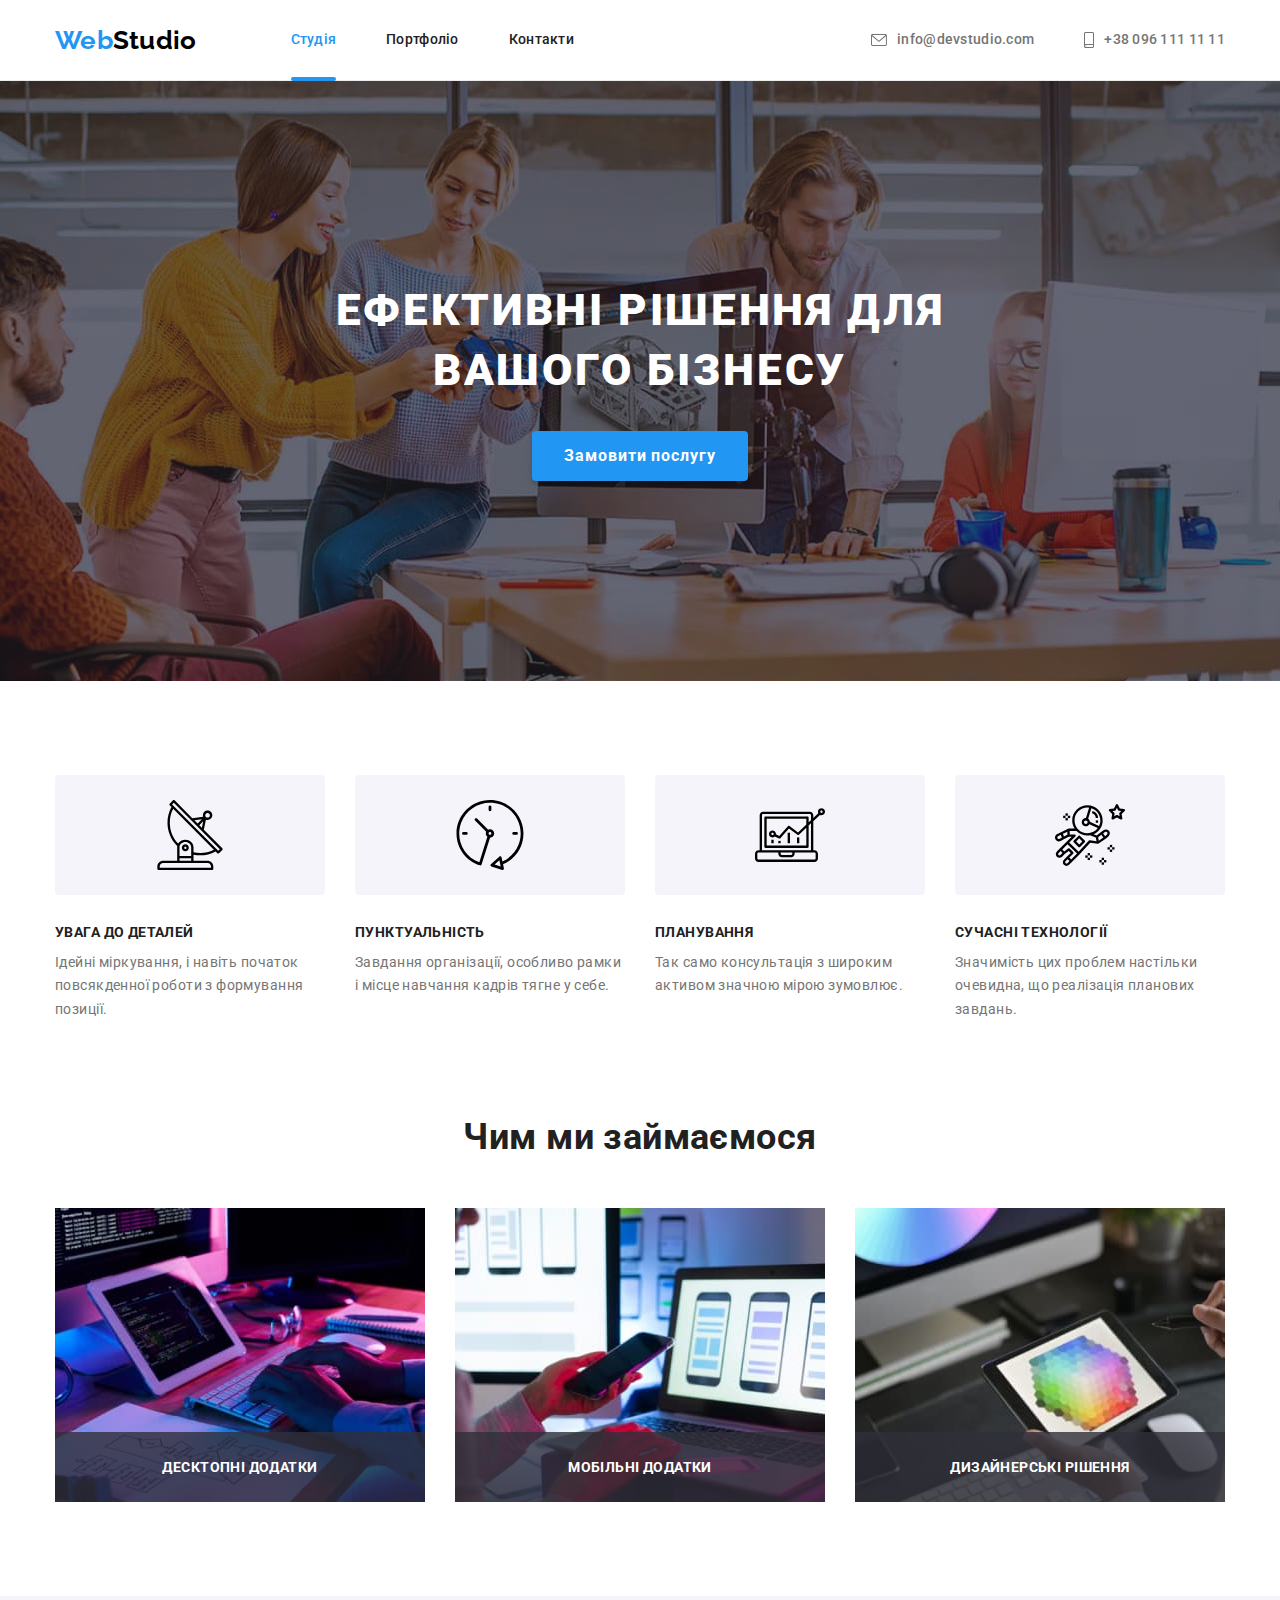
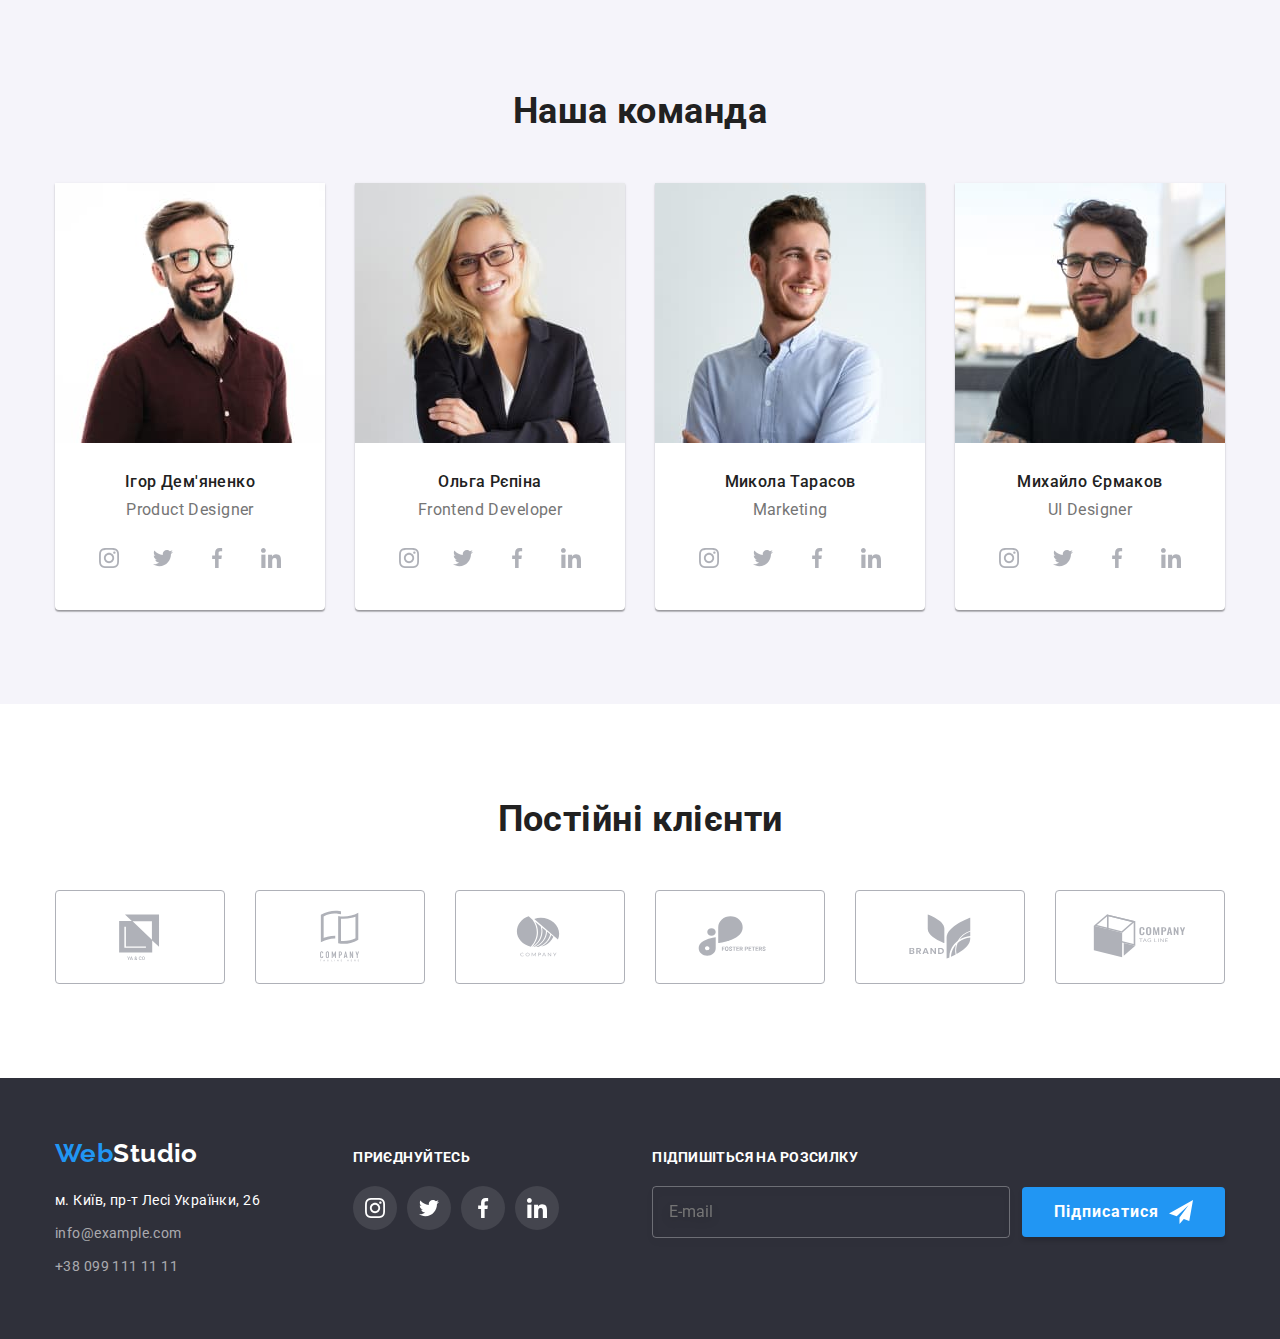
==== index.html @ 0592d2c1 "Initial commit" ====
<!DOCTYPE html>
<html lang="uk">
  <head>
    <meta charset="UTF-8" />
    <meta http-equiv="X-UA-Compatible" content="IE=edge" />
    <meta name="viewport" content="width=device-width, initial-scale=1.0" />
    <title>WebStudio</title>
    <link rel="stylesheet" href="./css/modern-normalise.css" />
    <link rel="stylesheet" href="./css/styles.css" />
    <link rel="preconnect" href="https://fonts.googleapis.com" />
    <link rel="preconnect" href="https://fonts.gstatic.com" crossorigin />
    <link
      href="https://fonts.googleapis.com/css2?family=Roboto:wght@400;500;700;900&display=swap"
      rel="stylesheet"
    />
    <link
      href="https://fonts.googleapis.com/css2?family=Raleway:wght@700&display=swap"
      rel="stylesheet"
    />
  </head>
  <body>
    <header class="header">
      <div class="container header-container">
        <nav class="nav">
          <a href="./index.html" class="link logo"
            >Web<span class="logo-black">Studio</span></a
          >
          <ul class="list nav-list">
            <li class="nav-item">
              <a href="./index.html" class="link nav-link current">Студія</a>
            </li>
            <li class="nav-item">
              <a href="./portfolio.html" class="link nav-link">Портфоліо</a>
            </li>
            <li class="nav-item">
              <a href="#address" class="link nav-link">Контакти</a>
            </li>
          </ul>
        </nav>
        <ul class="list contact-info-header">
          <li class="contact-item">
            <a href="mailto:info@devstudio.com" class="link contact-link"
              ><svg class="contact-icon" width="16" height="12">
                <use href="./image/symbol-defs.svg#icon-envelope"></use></svg>info@devstudio.com</a
            >
          </li>
          <li class="contact-item">
            <a href="tel:+380961111111" class="link contact-link"
              ><svg class="contact-icon" width="10" height="16">
                <use href="./image/symbol-defs.svg#icon-smartphone"></use></svg>+38 096 111 11 11</a
            >
          </li>
        </ul>
      </div>
    </header>
    <main>
      <section class="hero">
        <div class="container">
          <h1 class="hero-title">Ефективні рішення для<br />вашого бізнесу</h1>
          <button type="button" class="order-btn" data-modal-open>Замовити послугу</button>
        </div>
      </section>
      <section class="section characteristic">
        <div class="container">
          <h2 class="hidden-title">особливості</h2>
          <ul class="list card-set characteristic-list">
            <li class="characteristic-item">
              <div class="characteristic-img-container">
                <svg class="characteristic-img" width="70" height="70">
                  <use href="./image/symbol-defs.svg#icon-antenna-1"></use>
                </svg>
              </div>
              <h3 class="characteristic-title">УВАГА ДО ДЕТАЛЕЙ</h3>
              <p class="characteristic-text">
                Ідейні міркування, і навіть початок повсякденної роботи з
                формування позиції.
              </p>
            </li>
            <li class="characteristic-item">
              <div class="characteristic-img-container">
                <svg class="characteristic-img" width="70" height="70">
                  <use href="./image/symbol-defs.svg#icon-clock-1"></use>
                </svg>
              </div>
              <h3 class="characteristic-title">ПУНКТУАЛЬНІСТЬ</h3>
              <p class="characteristic-text">
                Завдання організації, особливо рамки і місце навчання кадрів
                тягне у себе.
              </p>
            </li>
            <li class="characteristic-item">
              <div class="characteristic-img-container">
                <svg class="characteristic-img" width="70" height="70">
                  <use href="./image/symbol-defs.svg#icon-diagram-1"></use>
                </svg>
              </div>
              <h3 class="characteristic-title">ПЛАНУВАННЯ</h3>
              <p class="characteristic-text">
                Так само консультація з широким активом значною мірою зумовлює.
              </p>
            </li>
            <li class="characteristic-item">
              <div class="characteristic-img-container">
                <svg class="characteristic-img" width="70" height="70">
                  <use href="./image/symbol-defs.svg#icon-astronaut-1"></use>
                </svg>
              </div>
              <h3 class="characteristic-title">СУЧАСНІ ТЕХНОЛОГІЇ</h3>
              <p class="characteristic-text">
                Значимість цих проблем настільки очевидна, що реалізація
                планових завдань.
              </p>
            </li>
          </ul>
        </div>
      </section>
      <section class="activity section">
        <div class="container">
          <h2 class="section-title">Чим ми займаємося</h2>
          <ul class="list card-set activity-list">
            <li class="activity-item">
              <img src="./image/img.jpg" alt="Вёрстка сайта" width="370" />
              <div class="activity-text"><h3 class="activity-title">Десктопні додатки</h3></div>
            </li>
            <li class="activity-item">
              <img
                src="./image/img2.jpg"
                alt="Адаптация под разные устройства"
                width="370"
              />
              <div class="activity-text"><h3 class="activity-title">Мобільні додатки</h3></div>
            </li>
            <li class="activity-item">
              <img
                src="./image/img3.jpg"
                alt="Подбор цветовой гаммы"
                width="370"
              />
              <div class="activity-text"><h3 class="activity-title">Дизайнерські рішення</h3></div>
            </li>
          </ul>
        </div>
      </section>
      <section class="section team">
        <div class="container">
          <h2 class="section-title">Наша команда</h2>
          <ul class="list card-set team-list">
            <li class="team-item">
              <img
                class="team-img"
                src="./image/img4.jpg"
                alt="Ігор Дем'яненко"
                width="270"
              />
              <h3 class="team-name">Ігор Дем'яненко</h3>
              <p class="team-role">Product Designer</p>
              <ul class="list soc-media">
                <li class="soc-item">
                  <a href="" class="link soc-link">
                    <svg class="soc-media-icon" width="20" height="20">
                      <use
                        href="./image/symbol-defs.svg#icon-instagram-2"
                      ></use>
                    </svg>
                  </a>
                </li>
                <li class="soc-item">
                  <a href="" class="link soc-link">
                    <svg class="soc-media-icon" width="20" height="20">
                      <use href="./image/symbol-defs.svg#icon-twitter-1"></use>
                    </svg>
                  </a>
                </li>
                <li class="soc-item">
                  <a href="" class="link soc-link">
                    <svg class="soc-media-icon" width="20" height="20">
                      <use href="./image/symbol-defs.svg#icon-facebook-1"></use>
                    </svg>
                  </a>
                </li>
                <li class="soc-item">
                  <a href="" class="link soc-link">
                    <svg class="soc-media-icon" width="20" height="20">
                      <use href="./image/symbol-defs.svg#icon-linkedin-1"></use>
                    </svg>
                  </a>
                </li>
              </ul>
            </li>
            <li class="team-item">
              <img
                class="team-img"
                src="./image/img5.jpg"
                alt="Ольга Рєпіна"
                width="270"
              />
              <h3 class="team-name">Ольга Рєпіна</h3>
              <p class="team-role">Frontend Developer</p>
              <ul class="list soc-media">
                <li class="soc-item">
                  <a href="" class="link soc-link">
                    <svg class="soc-media-icon" width="20" height="20">
                      <use
                        href="./image/symbol-defs.svg#icon-instagram-2"
                      ></use>
                    </svg>
                  </a>
                </li>
                <li class="soc-item">
                  <a href="" class="link soc-link">
                    <svg class="soc-media-icon" width="20" height="20">
                      <use href="./image/symbol-defs.svg#icon-twitter-1"></use>
                    </svg>
                  </a>
                </li>
                <li class="soc-item">
                  <a href="" class="link soc-link">
                    <svg class="soc-media-icon" width="20" height="20">
                      <use href="./image/symbol-defs.svg#icon-facebook-1"></use>
                    </svg>
                  </a>
                </li>
                <li class="soc-item">
                  <a href="" class="link soc-link">
                    <svg class="soc-media-icon" width="20" height="20">
                      <use href="./image/symbol-defs.svg#icon-linkedin-1"></use>
                    </svg>
                  </a>
                </li>
              </ul>
            </li>
            <li class="team-item">
              <img
                class="team-img"
                src="./image/img6.jpg"
                alt="Микола Тарасов"
                width="270"
              />
              <h3 class="team-name">Микола Тарасов</h3>
              <p class="team-role">Marketing</p>
              <ul class="list soc-media">
                <li class="soc-item">
                  <a href="" class="link soc-link">
                    <svg class="soc-media-icon" width="20" height="20">
                      <use
                        href="./image/symbol-defs.svg#icon-instagram-2"
                      ></use>
                    </svg>
                  </a>
                </li>
                <li class="soc-item">
                  <a href="" class="link soc-link">
                    <svg class="soc-media-icon" width="20" height="20">
                      <use href="./image/symbol-defs.svg#icon-twitter-1"></use>
                    </svg>
                  </a>
                </li>
                <li class="soc-item">
                  <a href="" class="link soc-link">
                    <svg class="soc-media-icon" width="20" height="20">
                      <use href="./image/symbol-defs.svg#icon-facebook-1"></use>
                    </svg>
                  </a>
                </li>
                <li class="soc-item">
                  <a href="" class="link soc-link">
                    <svg class="soc-media-icon" width="20" height="20">
                      <use href="./image/symbol-defs.svg#icon-linkedin-1"></use>
                    </svg>
                  </a>
                </li>
              </ul>
            </li>
            <li class="team-item">
              <img
                class="team-img"
                src="./image/img7.jpg"
                alt="Михайло Єрмаков"
                width="270"
              />
              <h3 class="team-name">Михайло Єрмаков</h3>
              <p class="team-role">UI Designer</p>
              <ul class="list soc-media">
                <li class="soc-item">
                  <a href="" class="link soc-link">
                    <svg class="soc-media-icon" width="20" height="20">
                      <use
                        href="./image/symbol-defs.svg#icon-instagram-2"
                      ></use>
                    </svg>
                  </a>
                </li>
                <li class="soc-item">
                  <a href="" class="link soc-link">
                    <svg class="soc-media-icon" width="20" height="20">
                      <use href="./image/symbol-defs.svg#icon-twitter-1"></use>
                    </svg>
                  </a>
                </li>
                <li class="soc-item">
                  <a href="" class="link soc-link">
                    <svg class="soc-media-icon" width="20" height="20">
                      <use href="./image/symbol-defs.svg#icon-facebook-1"></use>
                    </svg>
                  </a>
                </li>
                <li class="soc-item">
                  <a href="" class="link soc-link">
                    <svg class="soc-media-icon" width="20" height="20">
                      <use href="./image/symbol-defs.svg#icon-linkedin-1"></use>
                    </svg>
                  </a>
                </li>
              </ul>
            </li>
          </ul>
        </div>
      </section>
      <section class="section clients">
        <div class="container">
          <h3 class="section-title clients-title">Постійні клієнти</h3>
          <ul class="clients-list list card-set">
            <li class="clients-item">
              <a href="" class="client-link link">
                <svg class="client-logo" width="106" height="60">
                  <use href="./image/symbol-defs.svg#icon-client1"></use>
                </svg>
              </a>
            </li>
            <li class="clients-item">
              <a href="" class="client-link link">
                <svg class="client-logo" width="106" height="60">
                  <use href="./image/symbol-defs.svg#icon-client2"></use>
                </svg>
              </a>
            </li>
            <li class="clients-item">
              <a href="" class="client-link link">
                <svg class="client-logo" width="106" height="60">
                  <use href="./image/symbol-defs.svg#icon-client3"></use>
                </svg>
              </a>
            </li>
            <li class="clients-item">
              <a href="" class="client-link link">
                <svg class="client-logo" width="106" height="60">
                  <use href="./image/symbol-defs.svg#icon-client4"></use>
                </svg>
              </a>
            </li>
            <li class="clients-item">
              <a href="" class="client-link link">
                <svg class="client-logo" width="106" height="60">
                  <use href="./image/symbol-defs.svg#icon-client5"></use>
                </svg>
              </a>
            </li>
            <li class="clients-item">
              <a href="" class="client-link link">
                <svg class="client-logo" width="106" height="60">
                  <use href="./image/symbol-defs.svg#icon-client6"></use>
                </svg>
              </a>
            </li>
          </ul>
        </div>
      </section>
    </main>
    <footer class="footer">
      <div class="footer-container container">
        <div class="nav-footer">

          <a class="link logo logo-footer" href="/"
            >Web<span class="logo-white">Studio</span></a
          >
          <address class="address" id="address">
            <ul class="list address-list">
              <li class="address-item">
                <a
                  class="link address-link map-address"
                  href="https://goo.gl/maps/3LtNG3wYuNu2vfbj9"
                  rel="noopener noreferrer nofollow"
                  target="_blank"
                  >м. Київ, пр-т Лесі Українки, 26</a
                >
              </li>
              <li class="address-item">
                <a class="link address-link" href="mailto:info@example.com">
                  info@example.com</a
                >
              </li>
              <li class="address-item">
                <a class="link address-link" href="tel:+380991111111"
                  >+38 099 111 11 11</a
                >
              </li>
            </ul>
          </address>
        </div>
        <div class="footer-soc-media">
          <p class="soc-media-title footer-title">ПРИЄДНУЙТЕСЬ</p>
          <ul class="list soc-media">
            <li class="soc-item">
              <a href="" class="link soc-link">
                <svg class="soc-media-icon" width="20" height="20">
                  <use href="./image/symbol-defs.svg#icon-instagram-2"></use>
                </svg>
              </a>
            </li>
            <li class="soc-item">
              <a href="" class="link soc-link">
                <svg class="soc-media-icon" width="20" height="20">
                  <use href="./image/symbol-defs.svg#icon-twitter-1"></use>
                </svg>
              </a>
            </li>
            <li class="soc-item">
              <a href="" class="link soc-link">
                <svg class="soc-media-icon" width="20" height="20">
                  <use href="./image/symbol-defs.svg#icon-facebook-1"></use>
                </svg>
              </a>
            </li>
            <li class="soc-item">
              <a href="" class="link soc-link">
                <svg class="soc-media-icon" width="20" height="20">
                  <use href="./image/symbol-defs.svg#icon-linkedin-1"></use>
                </svg>
              </a>
            </li>
          </ul>
        </div>
        <div class="footer-form-container">
          <p class="footer-form-title footer-title">ПІДПИШІТЬСЯ НА РОЗСИЛКУ</p>
          <form  class="footer-form">
            <input required type="email" name="email-input-footer" class="footer-input" placeholder="E-mail">
            <button type="submit" class="order-btn">Підписатися<svg class="order-btn-icon" width="24" height="24">
              <use href="./image/symbol-defs.svg#icon-icon-send"></use>
            </svg></button>
          </form>
        </div>
      </div>
    </footer>
    <div class="backdrop is-hidden" data-modal>
      <div class="modal" >
        <button type="button" class="modal-close" data-modal-close>
          <svg width="18" height="18">
            <use href="./image/symbol-defs.svg#icon-close"></use>
          </svg>
        </button>
        <form name="modal-form" autocomplete="off">
          <strong class="modal-title">Залиште свої дані, ми вам передзвонимо</strong>
          <div class="input-section">
            <div class="input-item">
              <label class="input-title" for="name-input">Ім'я</label>
              <div class="input-container">
                <input required type="text" class="input-window" name="Ім'я" id="name-input"> 
                <svg class="input-icon">
                  <use href="./image/symbol-defs.svg#icon-name-modal"></use>
                </svg>
              </div>
            </div>
            <div class="input-item">
              <label class="input-title" for="phone-input">Телефон</label>
              <div class="input-container">
                <input required type="tel" class="input-window" name="Телефон" id="phone-input"> 
                <svg class="input-icon">
                  <use href="./image/symbol-defs.svg#icon-phone-modal"></use>
                </svg>
              </div>
            </div>
            <div class="input-item">
              <label class="input-title" for="email-input">Пошта</label>
              <div class="input-container">
                <input required type="email" class="input-window" name="Пошта" id="email-input"> 
                <svg class="input-icon">
                  <use href="./image/symbol-defs.svg#icon-email-modal"></use>
                </svg>
              </div>
            </div>
            <div class="input-item">
              <label class="input-title" for="comment">Коментар</label>
              <textarea required  class="input-window comment-window"  name="Коментар" rows="5" placeholder="Введіть текст" id="comment"></textarea>
            </div>
          </div>
          <label class="check-box-container"> 
            
            <input required type="checkbox" class="check-box-btn visually-hidden">
            <svg class="icon-checkbox" width="16" height="15"> 
              <use href="./image/symbol-defs.svg#icon-icon-check" class="icon-check" ></use>
              <use href="./image/symbol-defs.svg#icon-check-box" class="icon-uncheck"  ></use>
            </svg>
            <span class="check-box-title">Погоджуюся з розсилкою та приймаю <a href="" class="conditions-link">Умови договору</a></span>
          </label>
          <button type="submit" class="order-btn">Відправити</button>
        </form>
      </div>
    </div>
  
    <script src="./js/modal.js"> </script>
  </body>
</html>
---- css/modern-normalise.css ----
/*! modern-normalize v1.1.0 | MIT License | https://github.com/sindresorhus/modern-normalize */

/*
Document
========
*/

/**
Use a better box model (opinionated).
*/

*,
::before,
::after {
	box-sizing: border-box;
}

/**
1. Correct the line height in all browsers.
2. Prevent adjustments of font size after orientation changes in iOS.
3. Use a more readable tab size (opinionated).
*/

html {
	line-height: 1.15; /* 1 */
	-webkit-text-size-adjust: 100%; /* 2 */
	-moz-tab-size: 4; /* 3 */
	tab-size: 4; /* 3 */
}

/*
Sections
========
*/

/**
1. Remove the margin in all browsers.
2. Improve consistency of default fonts in all browsers. (https://github.com/sindresorhus/modern-normalize/issues/3)
*/

body {
	margin: 0; /* 1 */
	font-family:
		system-ui,
		-apple-system, /* Firefox supports this but not yet `system-ui` */
		'Segoe UI',
		Roboto,
		Helvetica,
		Arial,
		sans-serif,
		'Apple Color Emoji',
		'Segoe UI Emoji'; /* 2 */
}

/*
Grouping content
================
*/

/**
1. Add the correct height in Firefox.
2. Correct the inheritance of border color in Firefox. (https://bugzilla.mozilla.org/show_bug.cgi?id=190655)
*/

hr {
	height: 0; /* 1 */
	color: inherit; /* 2 */
}

/*
Text-level semantics
====================
*/

/**
Add the correct text decoration in Chrome, Edge, and Safari.
*/

abbr[title] {
	text-decoration: underline dotted;
}

/**
Add the correct font weight in Edge and Safari.
*/

b,
strong {
	font-weight: bolder;
}

/**
1. Improve consistency of default fonts in all browsers. (https://github.com/sindresorhus/modern-normalize/issues/3)
2. Correct the odd 'em' font sizing in all browsers.
*/

code,
kbd,
samp,
pre {
	font-family:
		ui-monospace,
		SFMono-Regular,
		Consolas,
		'Liberation Mono',
		Menlo,
		monospace; /* 1 */
	font-size: 1em; /* 2 */
}

/**
Add the correct font size in all browsers.
*/

small {
	font-size: 80%;
}

/**
Prevent 'sub' and 'sup' elements from affecting the line height in all browsers.
*/

sub,
sup {
	font-size: 75%;
	line-height: 0;
	position: relative;
	vertical-align: baseline;
}

sub {
	bottom: -0.25em;
}

sup {
	top: -0.5em;
}

/*
Tabular data
============
*/

/**
1. Remove text indentation from table contents in Chrome and Safari. (https://bugs.chromium.org/p/chromium/issues/detail?id=999088, https://bugs.webkit.org/show_bug.cgi?id=201297)
2. Correct table border color inheritance in Chrome and Safari. (https://bugs.chromium.org/p/chromium/issues/detail?id=935729, https://bugs.webkit.org/show_bug.cgi?id=195016)
*/

table {
	text-indent: 0; /* 1 */
	border-color: inherit; /* 2 */
}

/*
Forms
=====
*/

/**
1. Change the font styles in all browsers.
2. Remove the margin in Firefox and Safari.
*/

button,
input,
optgroup,
select,
textarea {
	font-family: inherit; /* 1 */
	font-size: 100%; /* 1 */
	line-height: 1.15; /* 1 */
	margin: 0; /* 2 */
}

/**
Remove the inheritance of text transform in Edge and Firefox.
*/

button,
select {
	text-transform: none;
}

/**
Correct the inability to style clickable types in iOS and Safari.
*/

button,
[type='button'],
[type='reset'],
[type='submit'] {
	-webkit-appearance: button;
}

/**
Remove the inner border and padding in Firefox.
*/

::-moz-focus-inner {
	border-style: none;
	padding: 0;
}

/**
Restore the focus styles unset by the previous rule.
*/

:-moz-focusring {
	outline: 1px dotted ButtonText;
}

/**
Remove the additional ':invalid' styles in Firefox.
See: https://github.com/mozilla/gecko-dev/blob/2f9eacd9d3d995c937b4251a5557d95d494c9be1/layout/style/res/forms.css#L728-L737
*/

:-moz-ui-invalid {
	box-shadow: none;
}

/**
Remove the padding so developers are not caught out when they zero out 'fieldset' elements in all browsers.
*/

legend {
	padding: 0;
}

/**
Add the correct vertical alignment in Chrome and Firefox.
*/

progress {
	vertical-align: baseline;
}

/**
Correct the cursor style of increment and decrement buttons in Safari.
*/

::-webkit-inner-spin-button,
::-webkit-outer-spin-button {
	height: auto;
}

/**
1. Correct the odd appearance in Chrome and Safari.
2. Correct the outline style in Safari.
*/

[type='search'] {
	-webkit-appearance: textfield; /* 1 */
	outline-offset: -2px; /* 2 */
}

/**
Remove the inner padding in Chrome and Safari on macOS.
*/

::-webkit-search-decoration {
	-webkit-appearance: none;
}

/**
1. Correct the inability to style clickable types in iOS and Safari.
2. Change font properties to 'inherit' in Safari.
*/

::-webkit-file-upload-button {
	-webkit-appearance: button; /* 1 */
	font: inherit; /* 2 */
}

/*
Interactive
===========
*/

/*
Add the correct display in Chrome and Safari.
*/

summary {
	display: list-item;
}
---- css/styles.css ----
:root {
  --brand-color: #2196f3;
  --black-color: #212121;
  --background: #2f303a;
  --grey-color: #757575;
  --white-color: #fff;
  --total-black: black;
  --transp-white: rgba(255, 255, 255, 0.6);
  --white-bgrnd: #f5f4fa;
  --border: #ececec;
  --portfolio-border: #eee;
  --icon-color: #afb1b8;
  --hero-shadow: rgba(47, 48, 58, 0.4);
  --icon-background: rgba(255, 255, 255, 0.1);
  --brand-background: rgba(33, 150, 243, 0.9);
  --activity-bgrd: rgba(47, 48, 58, 0.8);
  --timing-function: cubic-bezier(0.4, 0, 0.2, 1);
  --transition: 250ms;
  --modal-bgrd: rgba(0, 0, 0, 0.2);
}
body {
  color: var(--grey-color);
  font-family: "Roboto", sans-serif;
  font-size: 14px;
  line-height: 1.71;
  letter-spacing: 0.03em;
}

h1,
h2,
h3,
h4,
p {
  margin: 0;
}

ul,
ol {
  padding: 0;
  margin: 0;
}
img {
  display: block;
  width: 100%;
  height: auto;
}
.link {
  text-decoration: none;
  color: currentColor;
}
.list {
  list-style-type: none;
}
header {
  font-style: normal;
  font-weight: 500;
  line-height: 1.14;
  letter-spacing: 0.02em;
  border-bottom: 1px solid var(--border);
}
.logo {
  display: block;

  color: var(--brand-color);

  font-family: "Raleway";
  font-weight: 700;
  font-size: 26px;
  line-height: 1.19;
}

.logo-black {
  color: var(--total-black);
}
.logo-white {
  color: var(--white-color);
}

.contact-link , .nav-link {
  display: flex;
  align-items: center;
  gap: 10px;
  padding-bottom: 32px;
  padding-top: 32px;
  transition: color var(--transition) var(--timing-function);
}
.nav-link:hover ,
.nav-link:focus , .current {
  color: var(--brand-color);
}
.current {
  position: relative;
}
.current::after {
  position: absolute;
  display: block;
  bottom: -1px;
  content: "";
  width: 100%;
  left: 0;
  height: 4px;
  border-radius: 4px;
  background-color: var(--brand-color);
}

.contact-link:hover,
.contact-link:focus {
  color: var(--brand-color);
}

.hero {
  padding-top: 200px;
  padding-bottom: 200px;
  max-width: 1600px;
  margin-left: auto;
  margin-right: auto;
  background-image: linear-gradient(
      to right,
      var(--hero-shadow),
      var(--hero-shadow)
    ),
    url(../image/hero.jpg);
  background-repeat: no-repeat;
  background-position: center;
  background-size: cover;
}

.hero-title {
  color: var(--white-color);
  text-align: center;
  font-weight: 900;
  font-size: 44px;
  line-height: 1.36;
  letter-spacing: 0.06em;
  text-transform: uppercase;
  margin-bottom: 30px;
}

.order-btn {
  display: flex;
  margin-left: auto;
  margin-right: auto;
  justify-content: center;
  color: var(--white-color);

  cursor: pointer;
  font-family: "Roboto";
  min-width: 200px;
  padding: 10px 32px;
  background: var(--brand-color);
  box-shadow: 0px 4px 4px rgba(0, 0, 0, 0.15);
  border-radius: 4px;
  border: 0;
  font-weight: 700;
  font-size: 16px;
  line-height: 1.87;
  align-items: center;
  text-align: center;
  letter-spacing: 0.06em;
}

.hidden-title {
  position: absolute;
  width: 1px;
  height: 1px;
  margin: -1px;
  border: 0;
  padding: 0;
  white-space: nowrap;
  clip-path: inset(100%);
  clip: rect(0 0 0 0);
  overflow: hidden;
}

.characteristic-title {
  color: var(--black-color);
  font-size: 14px;
  line-height: 1.14;
  text-transform: uppercase;
  margin-bottom: 10px;
}

.section.activity {
  padding-top: 0;
}

.section-title {
  color: var(--black-color);
  text-align: center;
  font-weight: 700;
  font-size: 36px;
  line-height: 1.17;
  margin-bottom: 50px;
}

.team-img {
  margin-bottom: 30px;
}

.team-item {
  padding-bottom: 30px;
  width: calc((100% - 90px) / 4);
  text-align: center;

  background-color: var(--white-color);

  box-shadow: 0px 1px 3px rgba(0, 0, 0, 0.12), 0px 1px 1px rgba(0, 0, 0, 0.14),
    0px 2px 1px rgba(0, 0, 0, 0.2);
  border-radius: 0px 0px 4px 4px;
}
.team-name {
  margin-bottom: 10px;
  color: var(--black-color);

  font-weight: 500;
  font-size: 16px;
  line-height: 1.18;
}

.team-role {
  margin-bottom: 16px;
  font-size: 16px;
  line-height: 1.18;
}

.footer {
  background: var(--background);
  padding-top: 60px;
  padding-bottom: 60px;
}

.address-link {
  color: var(--transp-white);
  transition: color var(--transition) var(--timing-function);
}
.address-link:hover,
.address-link:focus {
  color: var(--brand-color);
}

.filter-list {
  display: flex;
  justify-content: center;
  gap: 8px;
  margin-bottom: 50px;
}

.card-set {
  display: flex;
  flex-wrap: wrap;
  gap: 30px;
}

.filter-btn {
  padding: 6px 22px;
  color: var(--black-color);
  background: #f5f4fa;

  cursor: pointer;
  font-weight: 500;
  font-size: 16px;
  line-height: 1.62;
  text-align: center;
  border-radius: 4px;
  border: 0;
  font-family: "Roboto";
  transition: color var(--transition) var(--timing-function),
    background-color var(--transition) var(--timing-function),
    box-shadow var(--transition) var(--timing-function);
}
.filter-btn:hover,
.filter-btn:focus,
.filter-active {
  color: var(--white-color);
  background-color: var(--brand-color);
  box-shadow: 0px 3px 1px rgba(0, 0, 0, 0.1), 0px 1px 2px rgba(0, 0, 0, 0.08), 0px 2px 2px rgba(0, 0, 0, 0.12);
}

.project-title {
  margin-bottom: 4px;
  color: var(--black-color);

  font-weight: 700;
  font-size: 18px;
  line-height: 2;
  letter-spacing: 0.06em;
}
.project-type {
  font-size: 16px;
  line-height: 1.87;
}

.logo-footer {
  margin-bottom: 20px;
}

address {
  font-style: normal;
}

.map-address {
  color: var(--white-color);
}

.characteristic-item {
  width: calc((100% - 90px) / 4);
}

.team {
  background-color: var(--white-bgrnd);
}

.team-list {
  margin-top: 50px;
}

.nav-list {
  display: flex;
  align-items: center;
  gap: 50px;
  color: var(--black-color);
}
.nav {
  display: flex;
  align-items: center;
  gap: 94px;
}
.contact-info-header {
  display: flex;
  align-items: center;
  gap: 50px;
  margin-left: auto;
}

.container {
  width: 1200px;
  padding-right: 15px;
  padding-left: 15px;
  margin-left: auto;
  margin-right: auto;
}
.header-container {
  display: flex;
  align-items: center;
}



.address-list {
  display: flex;
  flex-direction: column;
  gap: 9px;
}
.project-text {
  background: var(--white-color);
  border: 1px solid var(--portfolio-border);
  padding: 20px 24px;
}

.section {
  padding-top: 94px;
  padding-bottom: 94px;
}
.activity-item {
  width: calc((100% - 60px) / 3);
  position: relative;
}

.activity-text {
  position: absolute;
  display: flex;
  bottom: 0;
  width: 100%;
  align-items: center;
  justify-content: center;
  padding: 27px;
  color: var(--white-color);
  background-color: var(--activity-bgrd);
}
.activity-title{
  text-transform: uppercase;
  font-size: 14px;
  line-height: calc(16 / 14);
}

.project-item {
  width: calc((100% - 60px) / 3);
}

.card-item {
  flex-basis: calc((100% - 90px) / 3);
}

.project-link {
  display: flex;
  flex-direction: column;
  transition: box-shadow var(--transition) var(--timing-function);
}

.project-link:hover,
.project-link:focus {
  box-shadow: 0px 1px 1px rgba(0, 0, 0, 0.12), 0px 4px 4px rgba(0, 0, 0, 0.06),
    1px 4px 6px rgba(0, 0, 0, 0.16);
}

.contact-icon {
  fill: currentColor;
  align-self: center;
}
.contact-icon:hover,
.contact-icon:focus {
  color: var(--brand-color);
}
.characteristic-img-container {
  display: flex;
  justify-content: center;
  padding-top: 25px;
  padding-bottom: 25px;
  margin-bottom: 30px;
  border-radius: 4px;
  background-color: var(--white-bgrnd);
}
.characteristic-img {
  align-self: center;
}

.soc-media {
  display: flex;
  justify-content: center;
  gap: 10px;
}

.soc-link {
  display: flex;
  justify-content: center;
  align-items: center;
  width: 44px;
  height: 44px;
  border-radius: 50%;
  color: var(--icon-color);
  transition: color var(--transition) var(--timing-function),
    background-color var(--transition) var(--timing-function);
}

.soc-media-icon {
  fill: currentColor;
}

.client-link {
  display: flex;
  align-self: center;
  justify-content: center;
  padding: 16px 32px;
  border: 1px solid currentColor;
  border-radius: 4px;
  color: var(--icon-color);
  transition: color var(--transition) var(--timing-function),
    border-color var(--transition) var(--timing-function);
}
.clients-item {
  width: calc((100% - 150px) / 6);
}
.client-logo {
  fill: currentColor;
}
.client-link:hover,
.client-link:focus {
  color: var(--brand-color);
}

.footer-container {
  display: flex;
  gap: 70px;
  align-items: baseline;
  justify-content: space-between;
}

.footer-title {
  margin-bottom: 20px;
  color: var(--white-color);
  font-weight: 700;
  font-size: 14px;
  line-height: 1.14;
  text-transform: uppercase;
}

.footer .soc-link {
  background-color: var(--icon-background);
  color: var(--white-color);
}

.soc-link:hover,
.soc-link:focus {
  color: var(--white-color);
  background-color: var(--brand-color);
}

.overlay-container {
  position: relative;
  overflow: hidden;
}

.project-overlay {
  display: flex;
  position: absolute;
  top: 0;
  left: 0;
  width: 100%;
  height: 100%;
  font-size: 18px;
  line-height: 1.5;
  text-align: center;
  align-items: center;
  padding-left: 24px;
  padding-right: 24px;

  color: var(--white-color);
  background-color: var(--brand-background);

  transform: translateY(100%);
  transition: transform var(--transition);
}

.project-link:hover .project-overlay ,
.project-link:focus .project-overlay {
  transform: translateX(0);

}

.backdrop{
  position: fixed;
  top: 0;
  left: 0;
  width: 100%;
  height: 100%;
  background-color: var(--modal-bgrd) ;
  opacity: 1;
  transition: opacity var(--transition) var(--timing-function);
}

.backdrop.is-hidden {
  opacity: 0;
  visibility: hidden;
  pointer-events: none;
  transition: opacity var(--transition) var(--timing-function),visibility var(--transition) var(--timing-function);
}
.backdrop.is-hidden .modal {
  transform: translate(-50%, -50%) scale(0.8);
}
.modal-close{
  position: absolute;
  display: flex;
  align-items: center;
  justify-content: center;
  right: 8px;
  top: 8px;
  width: 30px;
  height: 30px;
  border-radius: 50%;
  border: 1px solid rgba(0, 0, 0, 0.1);
  background-color: transparent;
  cursor: pointer;
  fill: currentColor;
  transition: fill var(--transition) var(--timing-function);
}

.modal-close:hover, .modal-close:focus {
  fill: var(--brand-color);
}

.modal-icon{
  fill: var(--black-color);
}
.modal {

  padding: 40px;
  position: absolute;
  top: 50%;
  left: 50%;

  background-color: var(--white-color);
  box-shadow: 0px 1px 3px rgba(0, 0, 0, 0.12), 0px 1px 1px rgba(0, 0, 0, 0.14), 0px 2px 1px rgba(0, 0, 0, 0.2);
  border-radius: 4px;
  width: 528px;
  height: 581px;
  transform: translate(-50%, -50%) scale(1);
  transition: transform var(--transition) var(--timing-function);
}
.modal-form{
  display: flex;
  flex-direction: column;
  text-align: center;
}

.modal-title {
  display: block;
  text-align: center;
  font-size: 20px;
  line-height: 1.15;
  color: var(--black-color);
  margin-bottom: 12px;
}
.input-section {
  display: flex;
  flex-direction: column;
  margin-bottom: 20px;
  gap: 10px;
}

.input-title {
  display: block;
  font-size: 12px;
line-height: 1.16;
letter-spacing: 0.01em;
color: var(--grey-color);

margin-bottom: 4px;
}

.input-window{
  width: 100%;
  border: 1px solid rgba(33, 33, 33, 0.2);
  border-radius: 4px;
  fill: var(--black-color);
  padding: 12px 42px;
  outline: transparent;
  transition: border-color var(--transition) var(--timing-function);
}
.input-container .input-window {
  height: 40px;
}
 .input-window:hover, .input-window:focus {
  border-color: var(--brand-color);
}

.input-window:hover + .input-icon, .input-window:focus + .input-icon {
  fill: var(--brand-color);
}

.input-container {
  position: relative;
}
.comment-window {
  padding-left: 16px;
  padding-right: 16px;
  resize: none;
  font-size: 12px;
line-height: 1.16;
letter-spacing: 0.01em;

color: rgba(117, 117, 117, 0.5);
}
.check-box-container{
  display: flex;
  justify-content: center;
  cursor: pointer;
  gap: 8px;
  align-items: center;

  margin-bottom: 30px;
}

.check-box-btn:checked + .icon-checkbox .icon-uncheck {
opacity: 0;
transition: opacity var(--transition) var(--timing-function);
}

.icon-check {
  opacity: 0;
  transition: opacity var(--transition) var(--timing-function);
}
.icon-uncheck {
  fill: currentColor;
  transition: opacity var(--transition) var(--timing-function), fill var(--transition) var(--timing-function);
}
.check-box-btn:hover + .icon-checkbox .icon-uncheck, .check-box-btn:focus + .icon-checkbox .icon-uncheck{
  fill: var(--brand-color);
}

.check-box-btn:checked + .icon-checkbox .icon-check{
opacity: 1;
}
.check-box-title{
  user-select: none;
  text-underline-position: under;
}

.visually-hidden {
  position: absolute;
  white-space: nowrap;
  width: 1px;
  height: 1px;
  overflow: hidden;
  border: 0;
  padding: 0;
  clip: rect(0 0 0 0);
  clip-path: inset(50%);
  margin: -1px;
}

.conditions-link {
  color: var(--brand-color);
}
.order-btn-icon{
  fill: var(--white-color);
  margin-left: 10px;
}
.send-btn {
  margin-left: auto;
  margin-right: auto;
}
.form-btn {
  display: flex;
  align-items: center;
  justify-content: center;
 
  height: 50px;
  width: 200px;

  font-size: 16px;
  line-height: 1.87;

  letter-spacing: 0.06em;
  color: var(--white-color);
  background-color: var(--brand-color);
  box-shadow: 0px 4px 4px rgba(0, 0, 0, 0.15);
  border-radius: 4px;
  border: 0;
  cursor: pointer;
  outline: transparent;
  transition: background-color var(--transition) var(--timing-function);
}

.order-btn:hover, .order-btn:focus{
  background-color: #188CE8;
}

.input-icon{
  width: 18px;
  height: 18px;
  fill: var(--black-color);
  position: absolute;
  left: 12px;
  top: 50%;
  transform: translateY(-50%);
  transition: fill var(--transition) var(--timing-function);
}

.footer-input {
  padding: 15px 16px;
  width: 358px;
  border: 1px solid rgba(255, 255, 255, 0.3);
  filter: drop-shadow(0px 4px 4px rgba(0, 0, 0, 0.15));
  border-radius: 4px;
  background-color: transparent;
  font-size: 16px;
line-height: 1.25;
color: rgba(255, 255, 255, 0.6);
}
form.footer-form {
  display: flex;
  gap: 12px;
  align-items: baseline;
}
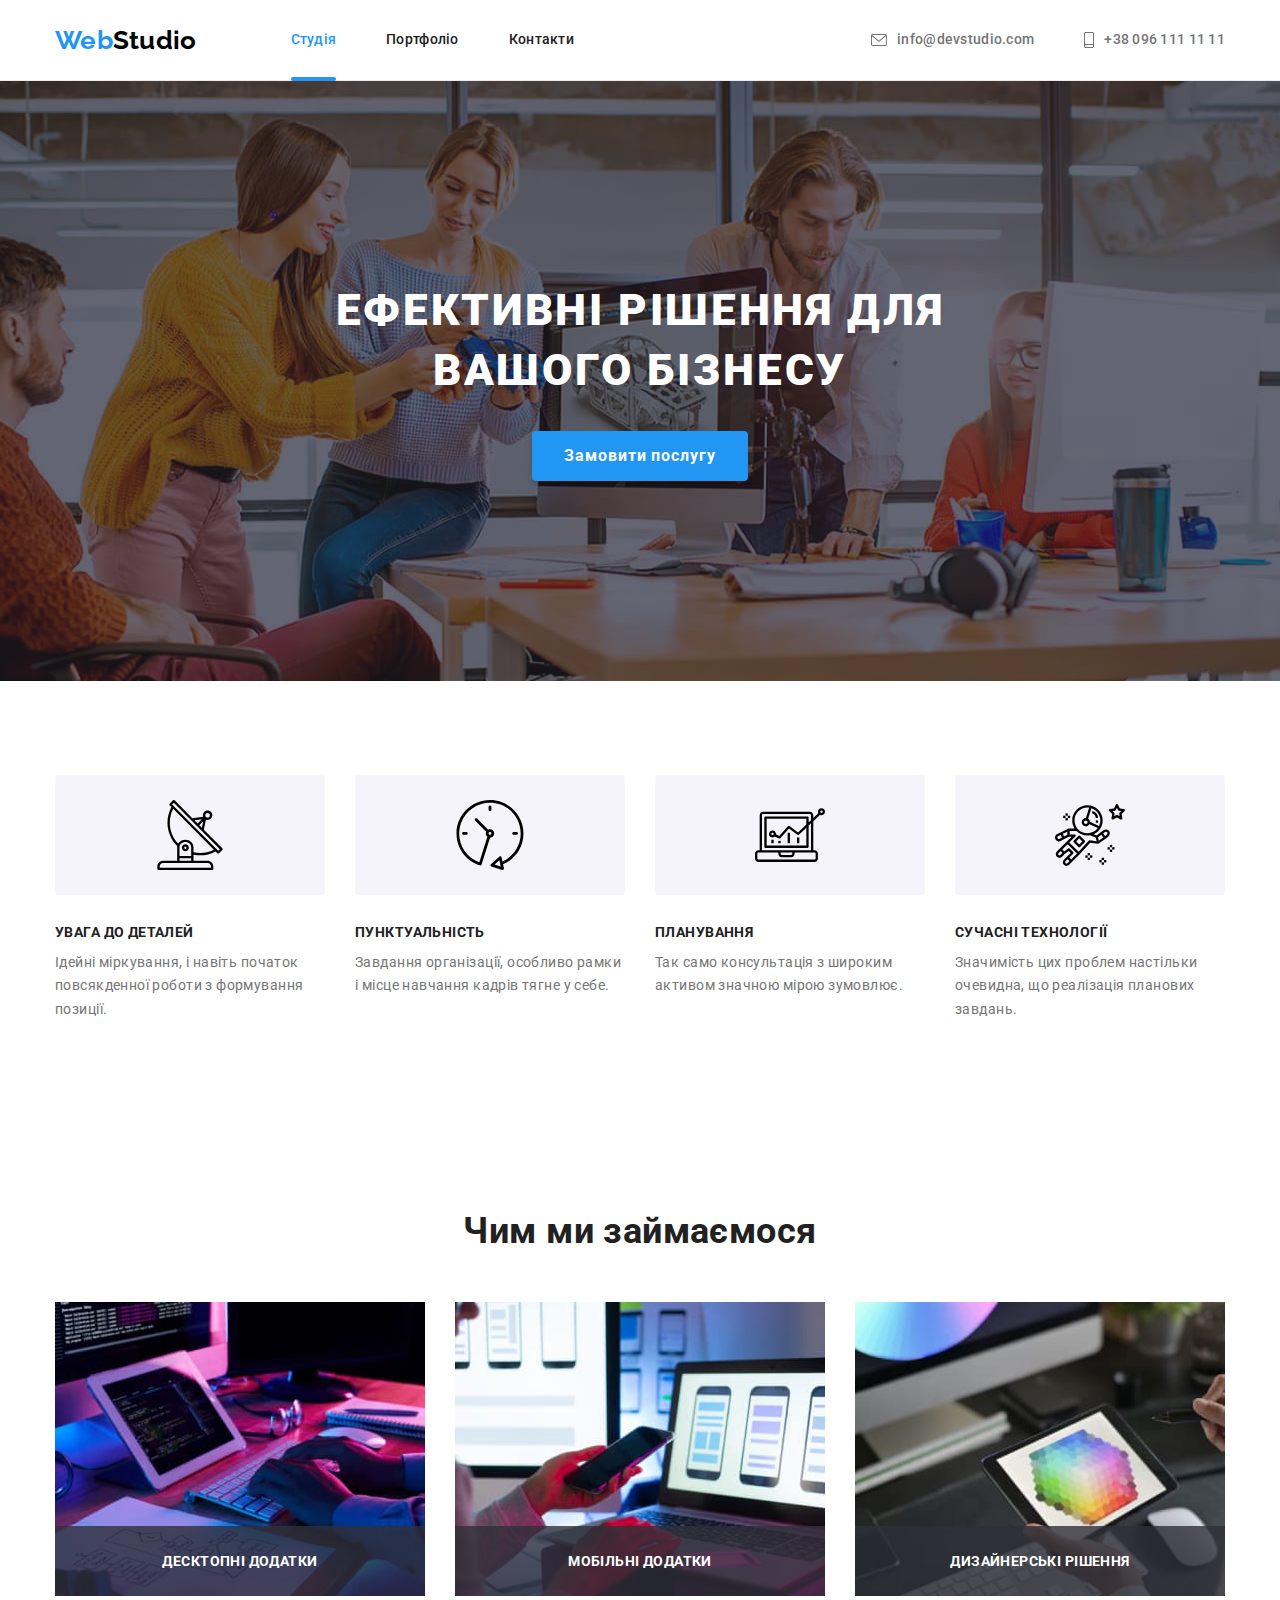
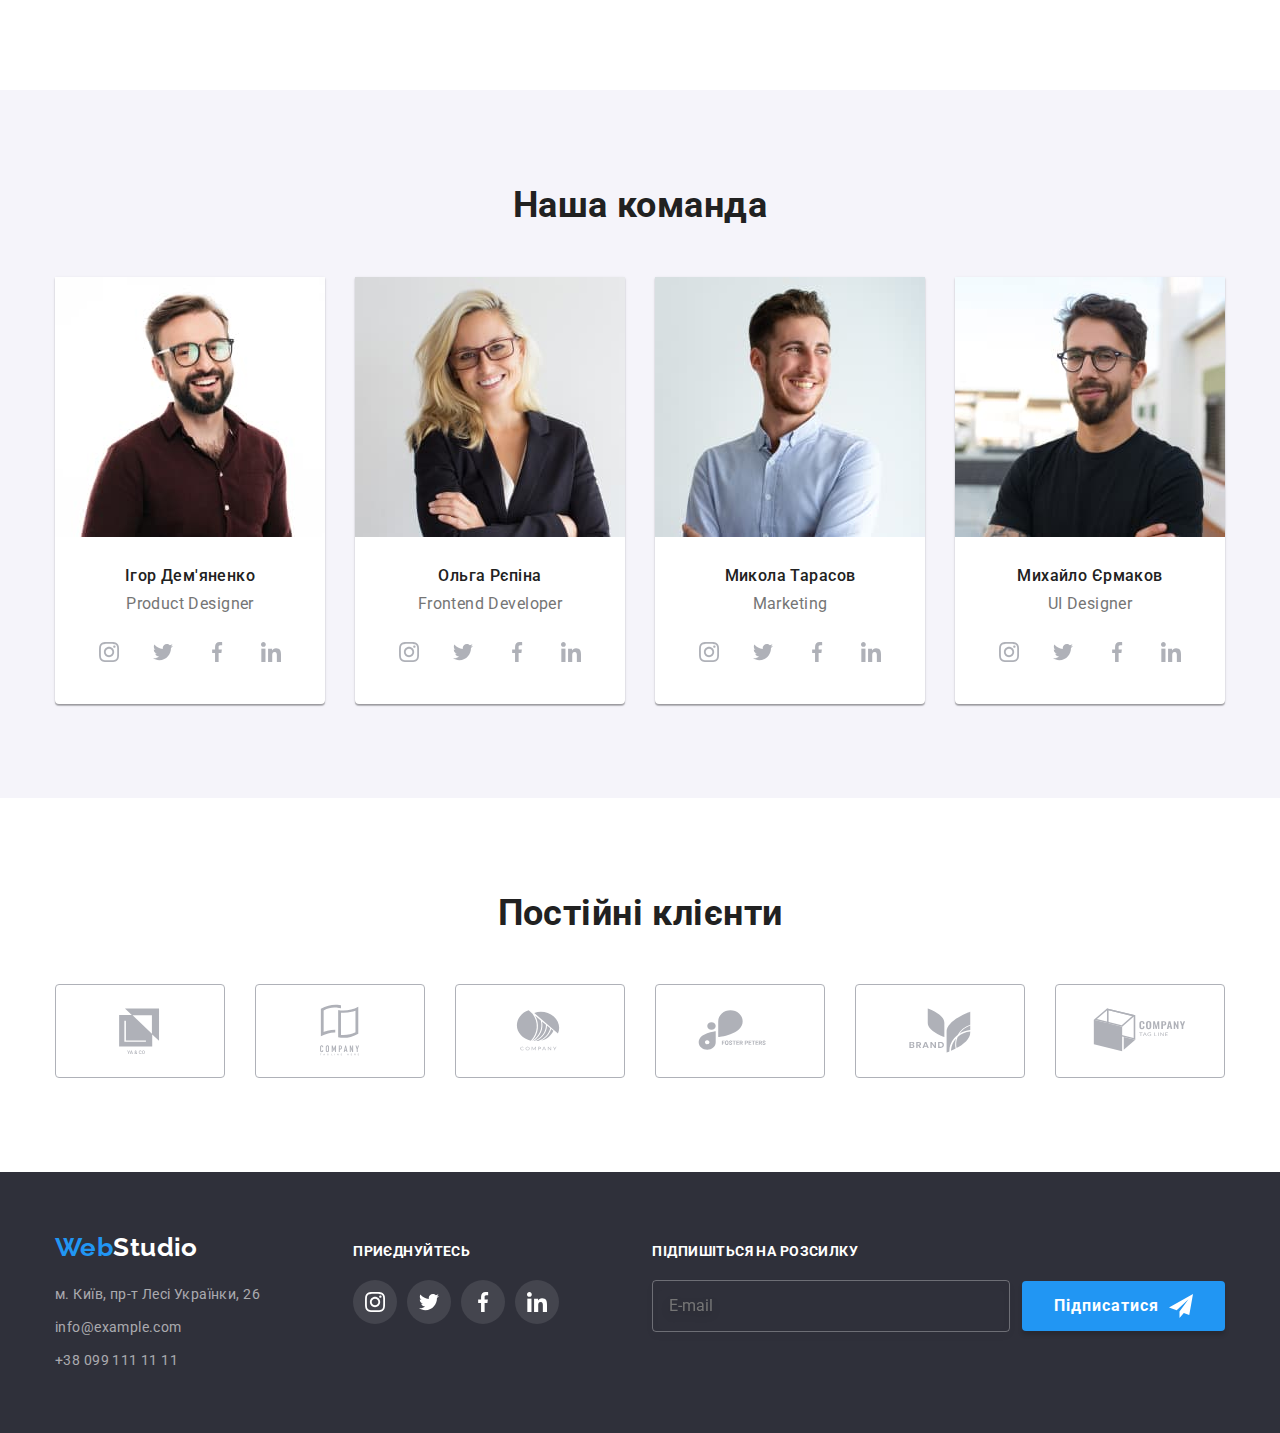
==== commit d360fde2: "probe1" ====
--- a/index.html
+++ b/index.html
@@ -20,33 +20,33 @@
   </head>
   <body>
     <header class="header">
-      <div class="container header-container">
+      <div class="container header__container">
         <nav class="nav">
           <a href="./index.html" class="link logo"
-            >Web<span class="logo-black">Studio</span></a
+            >Web<span class="logo--black">Studio</span></a
           >
-          <ul class="list nav-list">
-            <li class="nav-item">
-              <a href="./index.html" class="link nav-link current">Студія</a>
-            </li>
-            <li class="nav-item">
-              <a href="./portfolio.html" class="link nav-link">Портфоліо</a>
-            </li>
-            <li class="nav-item">
-              <a href="#address" class="link nav-link">Контакти</a>
+          <ul class="list nav__list">
+            <li class="nav__item">
+              <a href="./index.html" class="link nav__link nav__link--current">Студія</a>
+            </li>
+            <li class="nav__item">
+              <a href="./portfolio.html" class="link nav__link">Портфоліо</a>
+            </li>
+            <li class="nav__item">
+              <a href="#address" class="link nav__link">Контакти</a>
             </li>
           </ul>
         </nav>
-        <ul class="list contact-info-header">
-          <li class="contact-item">
-            <a href="mailto:info@devstudio.com" class="link contact-link"
-              ><svg class="contact-icon" width="16" height="12">
+        <ul class="list nav__contact-list">
+          <li class="nav__contact-item">
+            <a href="mailto:info@devstudio.com" class="link nav__contact-link"
+              ><svg class="nav__contact-icon" width="16" height="12">
                 <use href="./image/symbol-defs.svg#icon-envelope"></use></svg>info@devstudio.com</a
             >
           </li>
-          <li class="contact-item">
-            <a href="tel:+380961111111" class="link contact-link"
-              ><svg class="contact-icon" width="10" height="16">
+          <li class="nav__contact-item">
+            <a href="tel:+380961111111" class="link nav__contact-link"
+              ><svg class="nav__contact-icon" width="10" height="16">
                 <use href="./image/symbol-defs.svg#icon-smartphone"></use></svg>+38 096 111 11 11</a
             >
           </li>
@@ -56,57 +56,57 @@
     <main>
       <section class="hero">
         <div class="container">
-          <h1 class="hero-title">Ефективні рішення для<br />вашого бізнесу</h1>
-          <button type="button" class="order-btn" data-modal-open>Замовити послугу</button>
+          <h1 class="hero__title">Ефективні рішення для<br />вашого бізнесу</h1>
+          <button type="button" class="btn" data-modal-open>Замовити послугу</button>
         </div>
       </section>
       <section class="section characteristic">
         <div class="container">
-          <h2 class="hidden-title">особливості</h2>
-          <ul class="list card-set characteristic-list">
-            <li class="characteristic-item">
-              <div class="characteristic-img-container">
-                <svg class="characteristic-img" width="70" height="70">
+          <h2 class="hidden__title">особливості</h2>
+          <ul class="list card-set">
+            <li class="characteristic__item">
+              <div class="characteristic__container">
+                <svg class="characteristic__img" width="70" height="70">
                   <use href="./image/symbol-defs.svg#icon-antenna-1"></use>
                 </svg>
               </div>
-              <h3 class="characteristic-title">УВАГА ДО ДЕТАЛЕЙ</h3>
-              <p class="characteristic-text">
+              <h3 class="characteristic__title">УВАГА ДО ДЕТАЛЕЙ</h3>
+              <p class="characteristic__text">
                 Ідейні міркування, і навіть початок повсякденної роботи з
                 формування позиції.
               </p>
             </li>
-            <li class="characteristic-item">
-              <div class="characteristic-img-container">
-                <svg class="characteristic-img" width="70" height="70">
+            <li class="characteristic__item">
+              <div class="characteristic__container">
+                <svg class="characteristic__img" width="70" height="70">
                   <use href="./image/symbol-defs.svg#icon-clock-1"></use>
                 </svg>
               </div>
-              <h3 class="characteristic-title">ПУНКТУАЛЬНІСТЬ</h3>
-              <p class="characteristic-text">
+              <h3 class="characteristic__title">ПУНКТУАЛЬНІСТЬ</h3>
+              <p class="characteristic__text">
                 Завдання організації, особливо рамки і місце навчання кадрів
                 тягне у себе.
               </p>
             </li>
-            <li class="characteristic-item">
-              <div class="characteristic-img-container">
-                <svg class="characteristic-img" width="70" height="70">
+            <li class="characteristic__item">
+              <div class="characteristic__container">
+                <svg class="characteristic__img" width="70" height="70">
                   <use href="./image/symbol-defs.svg#icon-diagram-1"></use>
                 </svg>
               </div>
-              <h3 class="characteristic-title">ПЛАНУВАННЯ</h3>
-              <p class="characteristic-text">
+              <h3 class="characteristic__title">ПЛАНУВАННЯ</h3>
+              <p class="characteristic__text">
                 Так само консультація з широким активом значною мірою зумовлює.
               </p>
             </li>
-            <li class="characteristic-item">
-              <div class="characteristic-img-container">
-                <svg class="characteristic-img" width="70" height="70">
+            <li class="characteristic__item">
+              <div class="characteristic__container">
+                <svg class="characteristic__img" width="70" height="70">
                   <use href="./image/symbol-defs.svg#icon-astronaut-1"></use>
                 </svg>
               </div>
-              <h3 class="characteristic-title">СУЧАСНІ ТЕХНОЛОГІЇ</h3>
-              <p class="characteristic-text">
+              <h3 class="characteristic__title">СУЧАСНІ ТЕХНОЛОГІЇ</h3>
+              <p class="characteristic__text">
                 Значимість цих проблем настільки очевидна, що реалізація
                 планових завдань.
               </p>
@@ -116,197 +116,197 @@
       </section>
       <section class="activity section">
         <div class="container">
-          <h2 class="section-title">Чим ми займаємося</h2>
-          <ul class="list card-set activity-list">
-            <li class="activity-item">
+          <h2 class="section__title">Чим ми займаємося</h2>
+          <ul class="list card-set">
+            <li class="activity__item">
               <img src="./image/img.jpg" alt="Вёрстка сайта" width="370" />
-              <div class="activity-text"><h3 class="activity-title">Десктопні додатки</h3></div>
-            </li>
-            <li class="activity-item">
+              <div class="activity__text"><h3 class="activity__title">Десктопні додатки</h3></div>
+            </li>
+            <li class="activity__item">
               <img
                 src="./image/img2.jpg"
                 alt="Адаптация под разные устройства"
                 width="370"
               />
-              <div class="activity-text"><h3 class="activity-title">Мобільні додатки</h3></div>
-            </li>
-            <li class="activity-item">
+              <div class="activity__text"><h3 class="activity__title">Мобільні додатки</h3></div>
+            </li>
+            <li class="activity__item">
               <img
                 src="./image/img3.jpg"
                 alt="Подбор цветовой гаммы"
                 width="370"
               />
-              <div class="activity-text"><h3 class="activity-title">Дизайнерські рішення</h3></div>
+              <div class="activity__text"><h3 class="activity__title">Дизайнерські рішення</h3></div>
             </li>
           </ul>
         </div>
       </section>
       <section class="section team">
         <div class="container">
-          <h2 class="section-title">Наша команда</h2>
-          <ul class="list card-set team-list">
-            <li class="team-item">
-              <img
-                class="team-img"
+          <h2 class="section__title">Наша команда</h2>
+          <ul class="list card-set">
+            <li class="team__item">
+              <img
+                class="team__img"
                 src="./image/img4.jpg"
                 alt="Ігор Дем'яненко"
                 width="270"
               />
-              <h3 class="team-name">Ігор Дем'яненко</h3>
-              <p class="team-role">Product Designer</p>
+              <h3 class="team__name">Ігор Дем'яненко</h3>
+              <p class="team__role">Product Designer</p>
               <ul class="list soc-media">
-                <li class="soc-item">
-                  <a href="" class="link soc-link">
-                    <svg class="soc-media-icon" width="20" height="20">
+                <li class="soc-media__item">
+                  <a href="" class="link soc-media__link">
+                    <svg class="soc-media__icon" width="20" height="20">
                       <use
                         href="./image/symbol-defs.svg#icon-instagram-2"
                       ></use>
                     </svg>
                   </a>
                 </li>
-                <li class="soc-item">
-                  <a href="" class="link soc-link">
-                    <svg class="soc-media-icon" width="20" height="20">
+                <li class="soc-media__item">
+                  <a href="" class="link soc-media__link">
+                    <svg class="soc-media__icon" width="20" height="20">
                       <use href="./image/symbol-defs.svg#icon-twitter-1"></use>
                     </svg>
                   </a>
                 </li>
-                <li class="soc-item">
-                  <a href="" class="link soc-link">
-                    <svg class="soc-media-icon" width="20" height="20">
+                <li class="soc-media__item">
+                  <a href="" class="link soc-media__link">
+                    <svg class="soc-media__icon" width="20" height="20">
                       <use href="./image/symbol-defs.svg#icon-facebook-1"></use>
                     </svg>
                   </a>
                 </li>
-                <li class="soc-item">
-                  <a href="" class="link soc-link">
-                    <svg class="soc-media-icon" width="20" height="20">
+                <li class="soc-media__item">
+                  <a href="" class="link soc-media__link">
+                    <svg class="soc-media__icon" width="20" height="20">
                       <use href="./image/symbol-defs.svg#icon-linkedin-1"></use>
                     </svg>
                   </a>
                 </li>
               </ul>
             </li>
-            <li class="team-item">
-              <img
-                class="team-img"
+            <li class="team__item">
+              <img
+                class="team__img"
                 src="./image/img5.jpg"
                 alt="Ольга Рєпіна"
                 width="270"
               />
-              <h3 class="team-name">Ольга Рєпіна</h3>
-              <p class="team-role">Frontend Developer</p>
+              <h3 class="team__name">Ольга Рєпіна</h3>
+              <p class="team__role">Frontend Developer</p>
               <ul class="list soc-media">
-                <li class="soc-item">
-                  <a href="" class="link soc-link">
-                    <svg class="soc-media-icon" width="20" height="20">
+                <li class="soc-media__item">
+                  <a href="" class="link soc-media__link">
+                    <svg class="soc-media__icon" width="20" height="20">
                       <use
                         href="./image/symbol-defs.svg#icon-instagram-2"
                       ></use>
                     </svg>
                   </a>
                 </li>
-                <li class="soc-item">
-                  <a href="" class="link soc-link">
-                    <svg class="soc-media-icon" width="20" height="20">
+                <li class="soc-media__item">
+                  <a href="" class="link soc-media__link">
+                    <svg class="soc-media__icon" width="20" height="20">
                       <use href="./image/symbol-defs.svg#icon-twitter-1"></use>
                     </svg>
                   </a>
                 </li>
-                <li class="soc-item">
-                  <a href="" class="link soc-link">
-                    <svg class="soc-media-icon" width="20" height="20">
+                <li class="soc-media__item">
+                  <a href="" class="link soc-media__link">
+                    <svg class="soc-media__icon" width="20" height="20">
                       <use href="./image/symbol-defs.svg#icon-facebook-1"></use>
                     </svg>
                   </a>
                 </li>
-                <li class="soc-item">
-                  <a href="" class="link soc-link">
-                    <svg class="soc-media-icon" width="20" height="20">
+                <li class="soc-media__item">
+                  <a href="" class="link soc-media__link">
+                    <svg class="soc-media__icon" width="20" height="20">
                       <use href="./image/symbol-defs.svg#icon-linkedin-1"></use>
                     </svg>
                   </a>
                 </li>
               </ul>
             </li>
-            <li class="team-item">
-              <img
-                class="team-img"
+            <li class="team__item">
+              <img
+                class="team__img"
                 src="./image/img6.jpg"
                 alt="Микола Тарасов"
                 width="270"
               />
-              <h3 class="team-name">Микола Тарасов</h3>
-              <p class="team-role">Marketing</p>
+              <h3 class="team__name">Микола Тарасов</h3>
+              <p class="team__role">Marketing</p>
               <ul class="list soc-media">
-                <li class="soc-item">
-                  <a href="" class="link soc-link">
-                    <svg class="soc-media-icon" width="20" height="20">
+                <li class="soc-media__item">
+                  <a href="" class="link soc-media__link">
+                    <svg class="soc-media__icon" width="20" height="20">
                       <use
                         href="./image/symbol-defs.svg#icon-instagram-2"
                       ></use>
                     </svg>
                   </a>
                 </li>
-                <li class="soc-item">
-                  <a href="" class="link soc-link">
-                    <svg class="soc-media-icon" width="20" height="20">
+                <li class="soc-media__item">
+                  <a href="" class="link soc-media__link">
+                    <svg class="soc-media__icon" width="20" height="20">
                       <use href="./image/symbol-defs.svg#icon-twitter-1"></use>
                     </svg>
                   </a>
                 </li>
-                <li class="soc-item">
-                  <a href="" class="link soc-link">
-                    <svg class="soc-media-icon" width="20" height="20">
+                <li class="soc-media__item">
+                  <a href="" class="link soc-media__link">
+                    <svg class="soc-media__icon" width="20" height="20">
                       <use href="./image/symbol-defs.svg#icon-facebook-1"></use>
                     </svg>
                   </a>
                 </li>
-                <li class="soc-item">
-                  <a href="" class="link soc-link">
-                    <svg class="soc-media-icon" width="20" height="20">
+                <li class="soc-media__item">
+                  <a href="" class="link soc-media__link">
+                    <svg class="soc-media__icon" width="20" height="20">
                       <use href="./image/symbol-defs.svg#icon-linkedin-1"></use>
                     </svg>
                   </a>
                 </li>
               </ul>
             </li>
-            <li class="team-item">
-              <img
-                class="team-img"
+            <li class="team__item">
+              <img
+                class="team__img"
                 src="./image/img7.jpg"
                 alt="Михайло Єрмаков"
                 width="270"
               />
-              <h3 class="team-name">Михайло Єрмаков</h3>
-              <p class="team-role">UI Designer</p>
+              <h3 class="team__name">Михайло Єрмаков</h3>
+              <p class="team__role">UI Designer</p>
               <ul class="list soc-media">
-                <li class="soc-item">
-                  <a href="" class="link soc-link">
-                    <svg class="soc-media-icon" width="20" height="20">
+                <li class="soc-media__item">
+                  <a href="" class="link soc-media__link">
+                    <svg class="soc-media__icon" width="20" height="20">
                       <use
                         href="./image/symbol-defs.svg#icon-instagram-2"
                       ></use>
                     </svg>
                   </a>
                 </li>
-                <li class="soc-item">
-                  <a href="" class="link soc-link">
-                    <svg class="soc-media-icon" width="20" height="20">
+                <li class="soc-media__item">
+                  <a href="" class="link soc-media__link">
+                    <svg class="soc-media__icon" width="20" height="20">
                       <use href="./image/symbol-defs.svg#icon-twitter-1"></use>
                     </svg>
                   </a>
                 </li>
-                <li class="soc-item">
-                  <a href="" class="link soc-link">
-                    <svg class="soc-media-icon" width="20" height="20">
+                <li class="soc-media__item">
+                  <a href="" class="link soc-media__link">
+                    <svg class="soc-media__icon" width="20" height="20">
                       <use href="./image/symbol-defs.svg#icon-facebook-1"></use>
                     </svg>
                   </a>
                 </li>
-                <li class="soc-item">
-                  <a href="" class="link soc-link">
-                    <svg class="soc-media-icon" width="20" height="20">
+                <li class="soc-media__item">
+                  <a href="" class="link soc-media__link">
+                    <svg class="soc-media__icon" width="20" height="20">
                       <use href="./image/symbol-defs.svg#icon-linkedin-1"></use>
                     </svg>
                   </a>
@@ -318,46 +318,46 @@
       </section>
       <section class="section clients">
         <div class="container">
-          <h3 class="section-title clients-title">Постійні клієнти</h3>
-          <ul class="clients-list list card-set">
-            <li class="clients-item">
-              <a href="" class="client-link link">
-                <svg class="client-logo" width="106" height="60">
+          <h3 class="section__title">Постійні клієнти</h3>
+          <ul class="list card-set">
+            <li class="clients__item">
+              <a href="" class="clients__link link">
+                <svg class="clients__logo" width="106" height="60">
                   <use href="./image/symbol-defs.svg#icon-client1"></use>
                 </svg>
               </a>
             </li>
-            <li class="clients-item">
-              <a href="" class="client-link link">
-                <svg class="client-logo" width="106" height="60">
+            <li class="clients__item">
+              <a href="" class="clients__link link">
+                <svg class="clients__logo" width="106" height="60">
                   <use href="./image/symbol-defs.svg#icon-client2"></use>
                 </svg>
               </a>
             </li>
-            <li class="clients-item">
-              <a href="" class="client-link link">
-                <svg class="client-logo" width="106" height="60">
+            <li class="clients__item">
+              <a href="" class="clients__link link">
+                <svg class="clients__logo" width="106" height="60">
                   <use href="./image/symbol-defs.svg#icon-client3"></use>
                 </svg>
               </a>
             </li>
-            <li class="clients-item">
-              <a href="" class="client-link link">
-                <svg class="client-logo" width="106" height="60">
+            <li class="clients__item">
+              <a href="" class="clients__link link">
+                <svg class="clients__logo" width="106" height="60">
                   <use href="./image/symbol-defs.svg#icon-client4"></use>
                 </svg>
               </a>
             </li>
-            <li class="clients-item">
-              <a href="" class="client-link link">
-                <svg class="client-logo" width="106" height="60">
+            <li class="clients__item">
+              <a href="" class="clients__link link">
+                <svg class="clients__logo" width="106" height="60">
                   <use href="./image/symbol-defs.svg#icon-client5"></use>
                 </svg>
               </a>
             </li>
-            <li class="clients-item">
-              <a href="" class="client-link link">
-                <svg class="client-logo" width="106" height="60">
+            <li class="clients__item">
+              <a href="" class="clients__link link">
+                <svg class="clients__logo" width="106" height="60">
                   <use href="./image/symbol-defs.svg#icon-client6"></use>
                 </svg>
               </a>
@@ -367,74 +367,70 @@
       </section>
     </main>
     <footer class="footer">
-      <div class="footer-container container">
-        <div class="nav-footer">
-
-          <a class="link logo logo-footer" href="/"
-            >Web<span class="logo-white">Studio</span></a
-          >
+      <div class="footer__container container">
+        <div class="footer__item">
+          <a class="link logo footer__logo" href="/">Web<span class="logo--white">Studio</span></a>
           <address class="address" id="address">
-            <ul class="list address-list">
-              <li class="address-item">
+            <ul class="list address__list">
+              <li class="address__item">
                 <a
-                  class="link address-link map-address"
+                  class="link address__link address__map"
                   href="https://goo.gl/maps/3LtNG3wYuNu2vfbj9"
                   rel="noopener noreferrer nofollow"
                   target="_blank"
-                  >м. Київ, пр-т Лесі Українки, 26</a
-                >
+                  >м. Київ, пр-т Лесі Українки, 26</a>
               </li>
-              <li class="address-item">
-                <a class="link address-link" href="mailto:info@example.com">
+              <li class="address__item">
+                <a class="link address__link" href="mailto:info@example.com">
                   info@example.com</a
                 >
               </li>
-              <li class="address-item">
-                <a class="link address-link" href="tel:+380991111111"
+              <li class="address__item">
+                <a class="link address__link" href="tel:+380991111111"
                   >+38 099 111 11 11</a
                 >
               </li>
             </ul>
           </address>
         </div>
-        <div class="footer-soc-media">
-          <p class="soc-media-title footer-title">ПРИЄДНУЙТЕСЬ</p>
+        <div class="footer__item">
+          <p class="footer__title">ПРИЄДНУЙТЕСЬ</p>
           <ul class="list soc-media">
-            <li class="soc-item">
-              <a href="" class="link soc-link">
-                <svg class="soc-media-icon" width="20" height="20">
+            <li class="soc-media__item">
+              <a href="" class="link soc-media__link">
+                <svg class="soc-media__icon" width="20" height="20">
                   <use href="./image/symbol-defs.svg#icon-instagram-2"></use>
                 </svg>
               </a>
             </li>
-            <li class="soc-item">
-              <a href="" class="link soc-link">
-                <svg class="soc-media-icon" width="20" height="20">
+            <li class="soc-media__item">
+              <a href="" class="link soc-media__link">
+                <svg class="soc-media__icon" width="20" height="20">
                   <use href="./image/symbol-defs.svg#icon-twitter-1"></use>
                 </svg>
               </a>
             </li>
-            <li class="soc-item">
-              <a href="" class="link soc-link">
-                <svg class="soc-media-icon" width="20" height="20">
+            <li class="soc-media__item">
+              <a href="" class="link soc-media__link">
+                <svg class="soc-media__icon" width="20" height="20">
                   <use href="./image/symbol-defs.svg#icon-facebook-1"></use>
                 </svg>
               </a>
             </li>
-            <li class="soc-item">
-              <a href="" class="link soc-link">
-                <svg class="soc-media-icon" width="20" height="20">
+            <li class="soc-media__item">
+              <a href="" class="link soc-media__link">
+                <svg class="soc-media__icon" width="20" height="20">
                   <use href="./image/symbol-defs.svg#icon-linkedin-1"></use>
                 </svg>
               </a>
             </li>
           </ul>
         </div>
-        <div class="footer-form-container">
-          <p class="footer-form-title footer-title">ПІДПИШІТЬСЯ НА РОЗСИЛКУ</p>
-          <form  class="footer-form">
-            <input required type="email" name="email-input-footer" class="footer-input" placeholder="E-mail">
-            <button type="submit" class="order-btn">Підписатися<svg class="order-btn-icon" width="24" height="24">
+        <div class="footer__item">
+          <p class="footer__title">ПІДПИШІТЬСЯ НА РОЗСИЛКУ</p>
+          <form  class="footer__form">
+            <input required type="email" name="email-input-footer" class="footer__input" placeholder="E-mail">
+            <button type="submit" class="btn">Підписатися<svg class="btn__icon" width="24" height="24">
               <use href="./image/symbol-defs.svg#icon-icon-send"></use>
             </svg></button>
           </form>
@@ -492,7 +488,7 @@
             </svg>
             <span class="check-box-title">Погоджуюся з розсилкою та приймаю <a href="" class="conditions-link">Умови договору</a></span>
           </label>
-          <button type="submit" class="order-btn">Відправити</button>
+          <button type="submit" class="btn">Відправити</button>
         </form>
       </div>
     </div>
--- a/css/styles.css
+++ b/css/styles.css
@@ -58,6 +58,11 @@
   letter-spacing: 0.02em;
   border-bottom: 1px solid var(--border);
 }
+
+.header__container {
+  display: flex;
+  align-items: center;
+}
 .logo {
   display: block;
 
@@ -68,15 +73,25 @@
   font-size: 26px;
   line-height: 1.19;
 }
-
-.logo-black {
+.logo--black {
   color: var(--total-black);
 }
-.logo-white {
-  color: var(--white-color);
-}
-
-.contact-link , .nav-link {
+.logo--white {
+  color: var(--white-color);
+}
+.nav {
+  display: flex;
+  align-items: center;
+  gap: 94px;
+}
+.nav__list {
+  display: flex;
+  align-items: center;
+  gap: 50px;
+  color: var(--black-color);
+}
+.nav__contact-link , 
+.nav__link {
   display: flex;
   align-items: center;
   gap: 10px;
@@ -84,14 +99,15 @@
   padding-top: 32px;
   transition: color var(--transition) var(--timing-function);
 }
-.nav-link:hover ,
-.nav-link:focus , .current {
+.nav__link:hover ,
+.nav__link:focus , 
+.nav__link--current {
   color: var(--brand-color);
 }
-.current {
+.nav__link--current {
   position: relative;
 }
-.current::after {
+.nav__link--current::after {
   position: absolute;
   display: block;
   bottom: -1px;
@@ -102,11 +118,25 @@
   border-radius: 4px;
   background-color: var(--brand-color);
 }
-
-.contact-link:hover,
-.contact-link:focus {
+.nav__contact-list {
+  display: flex;
+  align-items: center;
+  gap: 50px;
+  margin-left: auto;
+}
+.nav__contact-link:hover,
+.nav__contact-link:focus {
   color: var(--brand-color);
 }
+.nav__contact-icon {
+  fill: currentColor;
+  align-self: center;
+}
+.nav__contact-icon:hover,
+.nav__contact-icon:focus {
+  color: var(--brand-color);
+}
+
 
 .hero {
   padding-top: 200px;
@@ -124,8 +154,7 @@
   background-position: center;
   background-size: cover;
 }
-
-.hero-title {
+.hero__title {
   color: var(--white-color);
   text-align: center;
   font-weight: 900;
@@ -135,14 +164,12 @@
   text-transform: uppercase;
   margin-bottom: 30px;
 }
-
-.order-btn {
+.btn {
   display: flex;
   margin-left: auto;
   margin-right: auto;
   justify-content: center;
   color: var(--white-color);
-
   cursor: pointer;
   font-family: "Roboto";
   min-width: 200px;
@@ -158,8 +185,14 @@
   text-align: center;
   letter-spacing: 0.06em;
 }
-
-.hidden-title {
+.btn__icon{
+  fill: var(--white-color);
+  margin-left: 10px;
+}
+.btn:hover, .btn:focus{
+  background-color: #188CE8;
+}
+.hidden__title {
   position: absolute;
   width: 1px;
   height: 1px;
@@ -172,19 +205,32 @@
   overflow: hidden;
 }
 
-.characteristic-title {
+
+.characteristic__item {
+  width: calc((100% - 90px) / 4);
+}
+.characteristic__title {
   color: var(--black-color);
   font-size: 14px;
   line-height: 1.14;
   text-transform: uppercase;
   margin-bottom: 10px;
 }
-
-.section.activity {
-  padding-top: 0;
-}
-
-.section-title {
+.characteristic__container {
+  display: flex;
+  justify-content: center;
+  padding-top: 25px;
+  padding-bottom: 25px;
+  margin-bottom: 30px;
+  border-radius: 4px;
+  background-color: var(--white-bgrnd);
+}
+.characteristic__img {
+  align-self: center;
+}
+
+
+.section__title {
   color: var(--black-color);
   text-align: center;
   font-weight: 700;
@@ -193,11 +239,33 @@
   margin-bottom: 50px;
 }
 
-.team-img {
-  margin-bottom: 30px;
-}
-
-.team-item {
+.activity__item {
+  width: calc((100% - 60px) / 3);
+  position: relative;
+}
+
+.activity__text {
+  position: absolute;
+  display: flex;
+  bottom: 0;
+  width: 100%;
+  align-items: center;
+  justify-content: center;
+  padding: 27px;
+  color: var(--white-color);
+  background-color: var(--activity-bgrd);
+}
+.activity__title{
+  text-transform: uppercase;
+  font-size: 14px;
+  line-height: calc(16 / 14);
+}
+
+
+.team {
+  background-color: var(--white-bgrnd);
+}
+.team__item {
   padding-bottom: 30px;
   width: calc((100% - 90px) / 4);
   text-align: center;
@@ -208,7 +276,10 @@
     0px 2px 1px rgba(0, 0, 0, 0.2);
   border-radius: 0px 0px 4px 4px;
 }
-.team-name {
+.team__img {
+  margin-bottom: 30px;
+}
+.team__name {
   margin-bottom: 10px;
   color: var(--black-color);
 
@@ -216,27 +287,129 @@
   font-size: 16px;
   line-height: 1.18;
 }
-
-.team-role {
+.team__role {
   margin-bottom: 16px;
   font-size: 16px;
   line-height: 1.18;
 }
+
+.soc-media {
+  display: flex;
+  justify-content: center;
+  gap: 10px;
+}
+.soc-media__link {
+  display: flex;
+  justify-content: center;
+  align-items: center;
+  width: 44px;
+  height: 44px;
+  border-radius: 50%;
+  color: var(--icon-color);
+  transition: color var(--transition) var(--timing-function),
+    background-color var(--transition) var(--timing-function);
+}
+.soc-media__link:hover,
+.soc-media__link:focus {
+  color: var(--white-color);
+  background-color: var(--brand-color);
+}
+.soc-media__icon {
+  fill: currentColor;
+}
+
+
+
+.clients__item {
+  width: calc((100% - 150px) / 6);
+}
+.clients__link {
+  display: flex;
+  align-self: center;
+  justify-content: center;
+  padding: 16px 32px;
+  border: 1px solid currentColor;
+  border-radius: 4px;
+  color: var(--icon-color);
+  transition: color var(--transition) var(--timing-function),
+    border-color var(--transition) var(--timing-function);
+}
+.clients__link:hover,
+.clients__link:focus {
+  color: var(--brand-color);
+}
+.clients__logo {
+  fill: currentColor;
+}
+
+
 
 .footer {
   background: var(--background);
   padding-top: 60px;
   padding-bottom: 60px;
 }
-
-.address-link {
+.footer__container {
+  display: flex;
+  gap: 70px;
+  align-items: baseline;
+  justify-content: space-between;
+}
+.footer__logo {
+  margin-bottom: 20px;
+}
+address {
+  font-style: normal;
+}
+.address__list {
+  display: flex;
+  flex-direction: column;
+  gap: 9px;
+}
+.address__map {
+  color: var(--white-color);
+}
+.address__link {
   color: var(--transp-white);
   transition: color var(--transition) var(--timing-function);
 }
-.address-link:hover,
-.address-link:focus {
+.address__link:hover,
+.address__link:focus {
   color: var(--brand-color);
 }
+.footer__title {
+  margin-bottom: 20px;
+  color: var(--white-color);
+  font-weight: 700;
+  font-size: 14px;
+  line-height: 1.14;
+  text-transform: uppercase;
+}
+.footer .soc-media__link {
+  background-color: var(--icon-background);
+  color: var(--white-color);
+}
+.footer__input {
+  padding: 15px 16px;
+  width: 358px;
+  border: 1px solid rgba(255, 255, 255, 0.3);
+  filter: drop-shadow(0px 4px 4px rgba(0, 0, 0, 0.15));
+  border-radius: 4px;
+  background-color: transparent;
+  font-size: 16px;
+line-height: 1.25;
+color: rgba(255, 255, 255, 0.6);
+}
+form.footer__form {
+  display: flex;
+  gap: 12px;
+  align-items: baseline;
+}
+
+
+
+
+
 
 .filter-list {
   display: flex;
@@ -290,47 +463,10 @@
   line-height: 1.87;
 }
 
-.logo-footer {
-  margin-bottom: 20px;
-}
-
-address {
-  font-style: normal;
-}
-
-.map-address {
-  color: var(--white-color);
-}
-
-.characteristic-item {
-  width: calc((100% - 90px) / 4);
-}
-
-.team {
-  background-color: var(--white-bgrnd);
-}
-
-.team-list {
-  margin-top: 50px;
-}
-
-.nav-list {
-  display: flex;
-  align-items: center;
-  gap: 50px;
-  color: var(--black-color);
-}
-.nav {
-  display: flex;
-  align-items: center;
-  gap: 94px;
-}
-.contact-info-header {
-  display: flex;
-  align-items: center;
-  gap: 50px;
-  margin-left: auto;
-}
+
+
+
+
 
 .container {
   width: 1200px;
@@ -339,18 +475,11 @@
   margin-left: auto;
   margin-right: auto;
 }
-.header-container {
-  display: flex;
-  align-items: center;
-}
-
-
-
-.address-list {
-  display: flex;
-  flex-direction: column;
-  gap: 9px;
-}
+
+
+
+
+
 .project-text {
   background: var(--white-color);
   border: 1px solid var(--portfolio-border);
@@ -361,27 +490,6 @@
   padding-top: 94px;
   padding-bottom: 94px;
 }
-.activity-item {
-  width: calc((100% - 60px) / 3);
-  position: relative;
-}
-
-.activity-text {
-  position: absolute;
-  display: flex;
-  bottom: 0;
-  width: 100%;
-  align-items: center;
-  justify-content: center;
-  padding: 27px;
-  color: var(--white-color);
-  background-color: var(--activity-bgrd);
-}
-.activity-title{
-  text-transform: uppercase;
-  font-size: 14px;
-  line-height: calc(16 / 14);
-}
 
 .project-item {
   width: calc((100% - 60px) / 3);
@@ -403,97 +511,11 @@
     1px 4px 6px rgba(0, 0, 0, 0.16);
 }
 
-.contact-icon {
-  fill: currentColor;
-  align-self: center;
-}
-.contact-icon:hover,
-.contact-icon:focus {
-  color: var(--brand-color);
-}
-.characteristic-img-container {
-  display: flex;
-  justify-content: center;
-  padding-top: 25px;
-  padding-bottom: 25px;
-  margin-bottom: 30px;
-  border-radius: 4px;
-  background-color: var(--white-bgrnd);
-}
-.characteristic-img {
-  align-self: center;
-}
-
-.soc-media {
-  display: flex;
-  justify-content: center;
-  gap: 10px;
-}
-
-.soc-link {
-  display: flex;
-  justify-content: center;
-  align-items: center;
-  width: 44px;
-  height: 44px;
-  border-radius: 50%;
-  color: var(--icon-color);
-  transition: color var(--transition) var(--timing-function),
-    background-color var(--transition) var(--timing-function);
-}
-
-.soc-media-icon {
-  fill: currentColor;
-}
-
-.client-link {
-  display: flex;
-  align-self: center;
-  justify-content: center;
-  padding: 16px 32px;
-  border: 1px solid currentColor;
-  border-radius: 4px;
-  color: var(--icon-color);
-  transition: color var(--transition) var(--timing-function),
-    border-color var(--transition) var(--timing-function);
-}
-.clients-item {
-  width: calc((100% - 150px) / 6);
-}
-.client-logo {
-  fill: currentColor;
-}
-.client-link:hover,
-.client-link:focus {
-  color: var(--brand-color);
-}
-
-.footer-container {
-  display: flex;
-  gap: 70px;
-  align-items: baseline;
-  justify-content: space-between;
-}
-
-.footer-title {
-  margin-bottom: 20px;
-  color: var(--white-color);
-  font-weight: 700;
-  font-size: 14px;
-  line-height: 1.14;
-  text-transform: uppercase;
-}
-
-.footer .soc-link {
-  background-color: var(--icon-background);
-  color: var(--white-color);
-}
-
-.soc-link:hover,
-.soc-link:focus {
-  color: var(--white-color);
-  background-color: var(--brand-color);
-}
+
+
+
+
+
 
 .overlay-container {
   position: relative;
@@ -701,39 +723,10 @@
 .conditions-link {
   color: var(--brand-color);
 }
-.order-btn-icon{
-  fill: var(--white-color);
-  margin-left: 10px;
-}
-.send-btn {
-  margin-left: auto;
-  margin-right: auto;
-}
-.form-btn {
-  display: flex;
-  align-items: center;
-  justify-content: center;
- 
-  height: 50px;
-  width: 200px;
-
-  font-size: 16px;
-  line-height: 1.87;
-
-  letter-spacing: 0.06em;
-  color: var(--white-color);
-  background-color: var(--brand-color);
-  box-shadow: 0px 4px 4px rgba(0, 0, 0, 0.15);
-  border-radius: 4px;
-  border: 0;
-  cursor: pointer;
-  outline: transparent;
-  transition: background-color var(--transition) var(--timing-function);
-}
-
-.order-btn:hover, .order-btn:focus{
-  background-color: #188CE8;
-}
+
+
+
+
 
 .input-icon{
   width: 18px;
@@ -746,20 +739,5 @@
   transition: fill var(--transition) var(--timing-function);
 }
 
-.footer-input {
-  padding: 15px 16px;
-  width: 358px;
-  border: 1px solid rgba(255, 255, 255, 0.3);
-  filter: drop-shadow(0px 4px 4px rgba(0, 0, 0, 0.15));
-  border-radius: 4px;
-  background-color: transparent;
-  font-size: 16px;
-line-height: 1.25;
-color: rgba(255, 255, 255, 0.6);
-}
-form.footer-form {
-  display: flex;
-  gap: 12px;
-  align-items: baseline;
-}
-
+
+
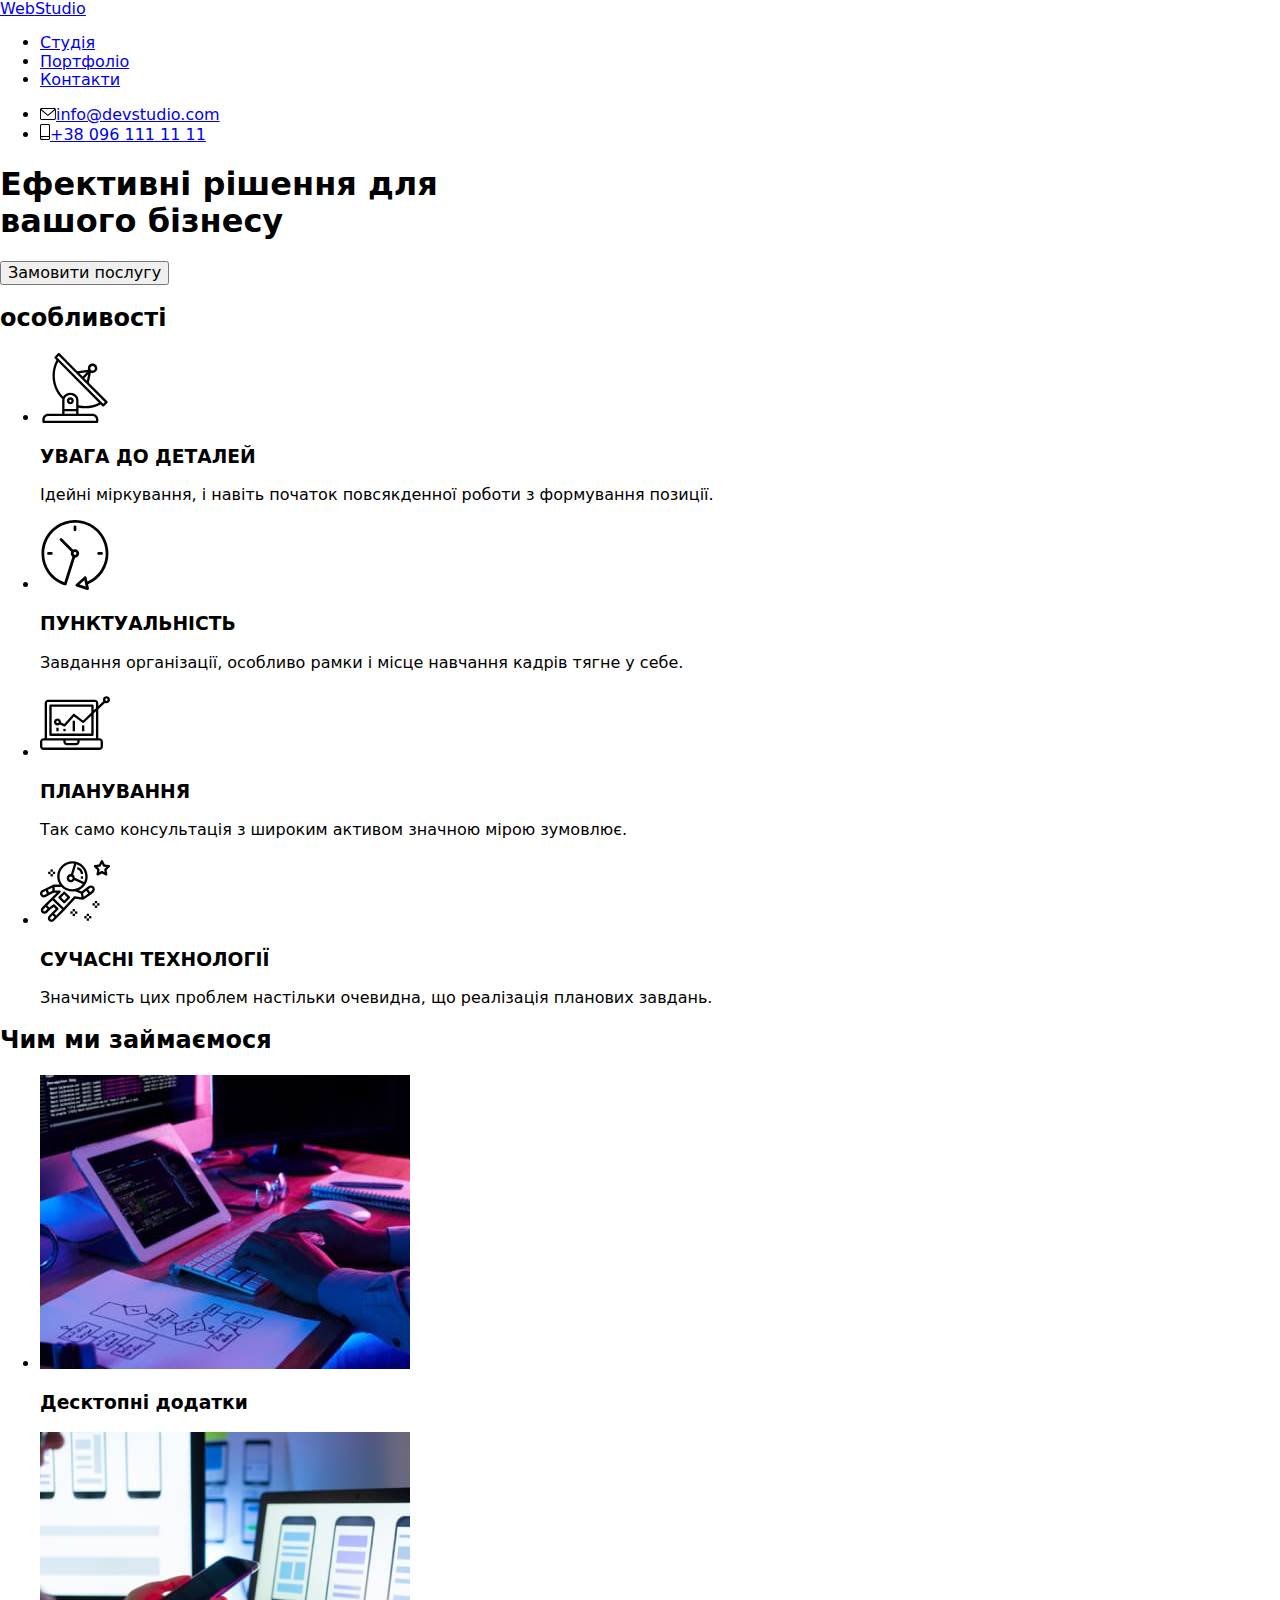
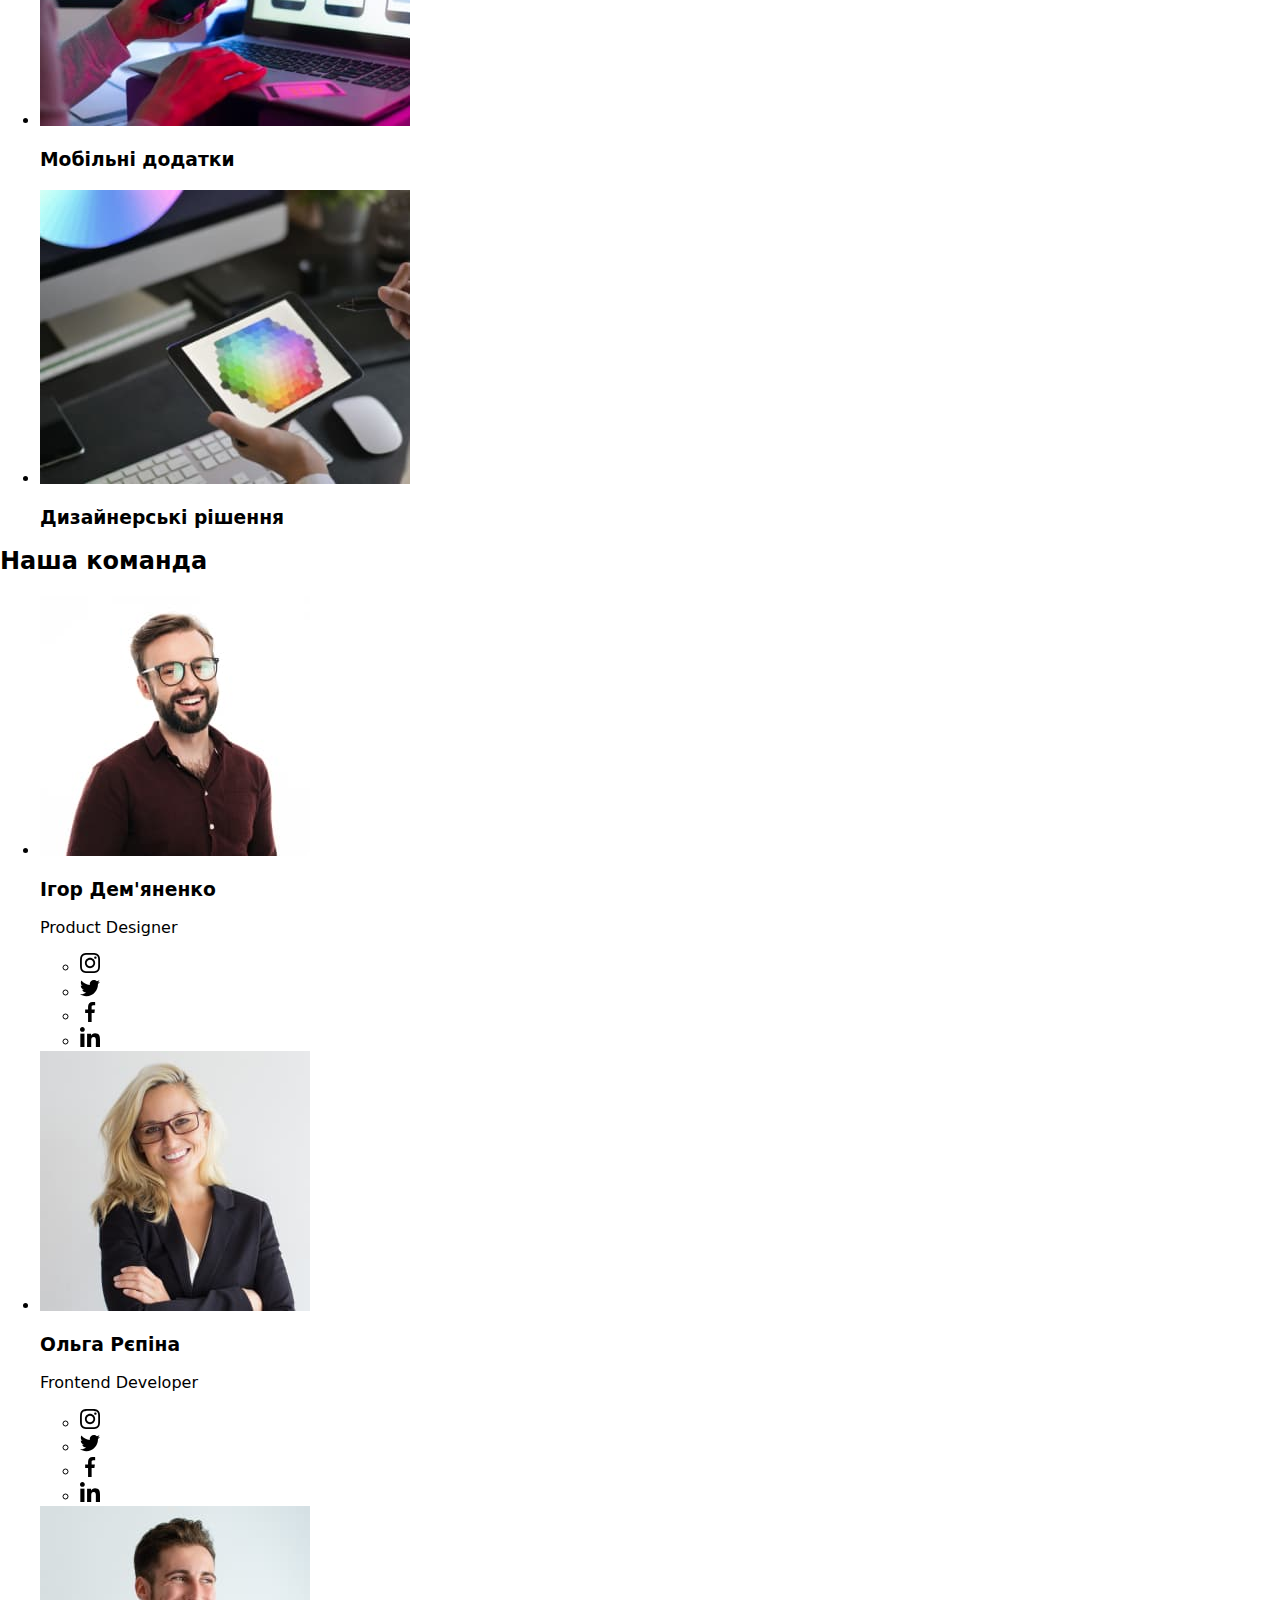
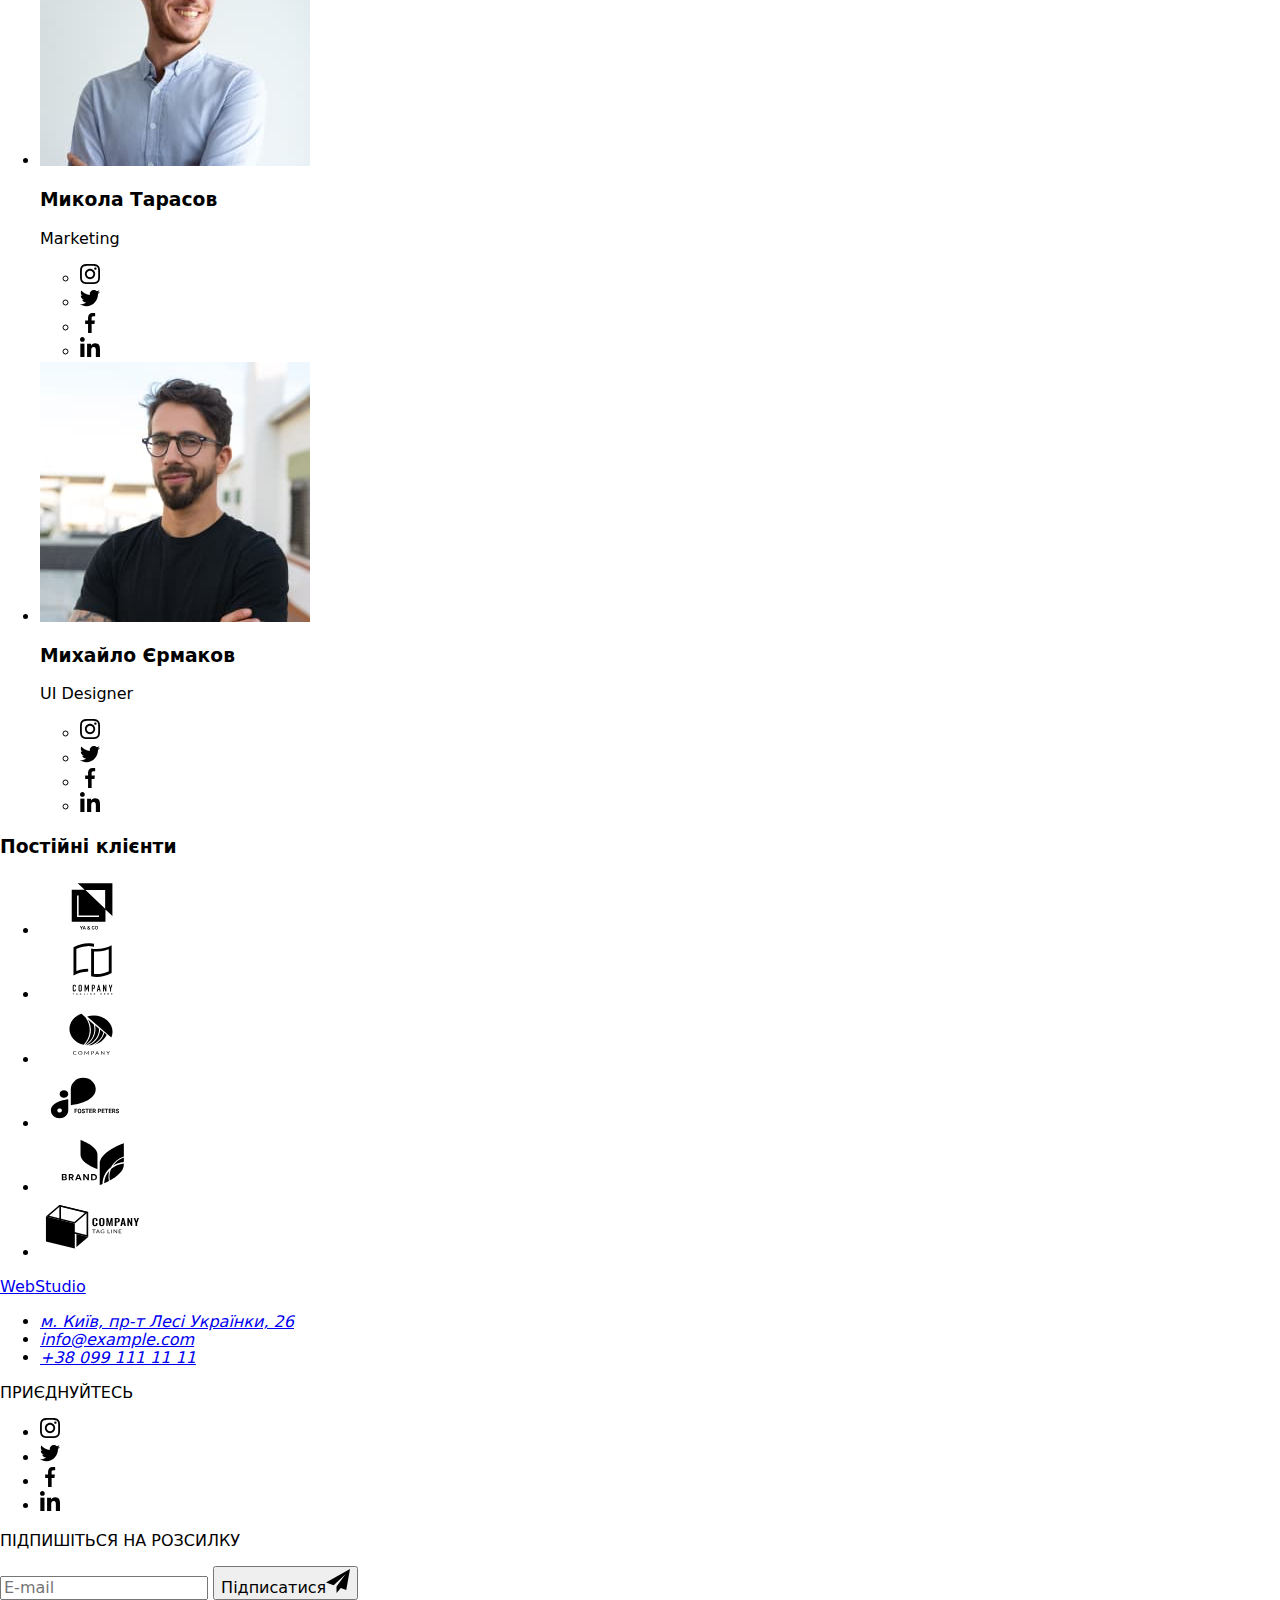
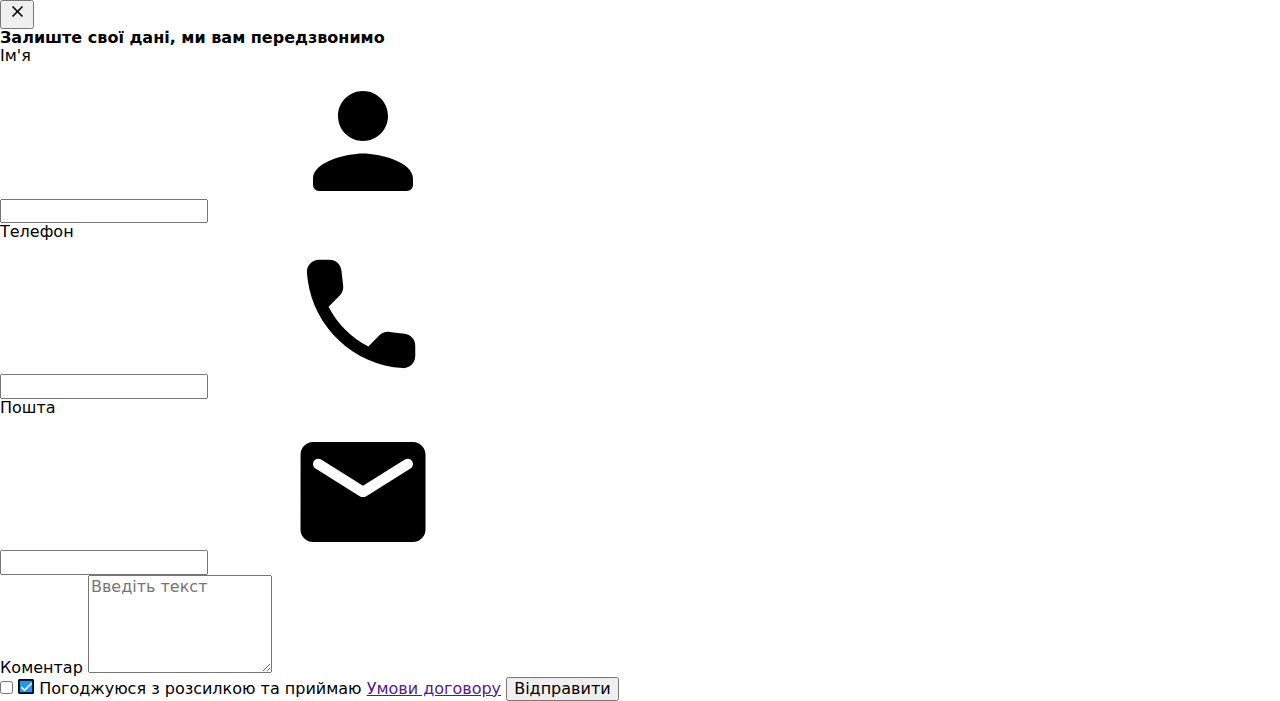
==== commit 43de2ae9: "attempt" ====
--- a/index.html
+++ b/index.html
@@ -5,8 +5,8 @@
     <meta http-equiv="X-UA-Compatible" content="IE=edge" />
     <meta name="viewport" content="width=device-width, initial-scale=1.0" />
     <title>WebStudio</title>
-    <link rel="stylesheet" href="./css/modern-normalise.css" />
-    <link rel="stylesheet" href="./css/styles.css" />
+    <link rel="stylesheet" href="./modern-normalise.css" />
+    <link rel="stylesheet" href="./css/main.min.css" />
     <link rel="preconnect" href="https://fonts.googleapis.com" />
     <link rel="preconnect" href="https://fonts.gstatic.com" crossorigin />
     <link
--- a/modern-normalise.css
+++ b/modern-normalise.css
@@ -0,0 +1,285 @@
+/*! modern-normalize v1.1.0 | MIT License | https://github.com/sindresorhus/modern-normalize */
+
+/*
+Document
+========
+*/
+
+/**
+Use a better box model (opinionated).
+*/
+
+*,
+::before,
+::after {
+	box-sizing: border-box;
+}
+
+/**
+1. Correct the line height in all browsers.
+2. Prevent adjustments of font size after orientation changes in iOS.
+3. Use a more readable tab size (opinionated).
+*/
+
+html {
+	line-height: 1.15; /* 1 */
+	-webkit-text-size-adjust: 100%; /* 2 */
+	-moz-tab-size: 4; /* 3 */
+	tab-size: 4; /* 3 */
+}
+
+/*
+Sections
+========
+*/
+
+/**
+1. Remove the margin in all browsers.
+2. Improve consistency of default fonts in all browsers. (https://github.com/sindresorhus/modern-normalize/issues/3)
+*/
+
+body {
+	margin: 0; /* 1 */
+	font-family:
+		system-ui,
+		-apple-system, /* Firefox supports this but not yet `system-ui` */
+		'Segoe UI',
+		Roboto,
+		Helvetica,
+		Arial,
+		sans-serif,
+		'Apple Color Emoji',
+		'Segoe UI Emoji'; /* 2 */
+}
+
+/*
+Grouping content
+================
+*/
+
+/**
+1. Add the correct height in Firefox.
+2. Correct the inheritance of border color in Firefox. (https://bugzilla.mozilla.org/show_bug.cgi?id=190655)
+*/
+
+hr {
+	height: 0; /* 1 */
+	color: inherit; /* 2 */
+}
+
+/*
+Text-level semantics
+====================
+*/
+
+/**
+Add the correct text decoration in Chrome, Edge, and Safari.
+*/
+
+abbr[title] {
+	text-decoration: underline dotted;
+}
+
+/**
+Add the correct font weight in Edge and Safari.
+*/
+
+b,
+strong {
+	font-weight: bolder;
+}
+
+/**
+1. Improve consistency of default fonts in all browsers. (https://github.com/sindresorhus/modern-normalize/issues/3)
+2. Correct the odd 'em' font sizing in all browsers.
+*/
+
+code,
+kbd,
+samp,
+pre {
+	font-family:
+		ui-monospace,
+		SFMono-Regular,
+		Consolas,
+		'Liberation Mono',
+		Menlo,
+		monospace; /* 1 */
+	font-size: 1em; /* 2 */
+}
+
+/**
+Add the correct font size in all browsers.
+*/
+
+small {
+	font-size: 80%;
+}
+
+/**
+Prevent 'sub' and 'sup' elements from affecting the line height in all browsers.
+*/
+
+sub,
+sup {
+	font-size: 75%;
+	line-height: 0;
+	position: relative;
+	vertical-align: baseline;
+}
+
+sub {
+	bottom: -0.25em;
+}
+
+sup {
+	top: -0.5em;
+}
+
+/*
+Tabular data
+============
+*/
+
+/**
+1. Remove text indentation from table contents in Chrome and Safari. (https://bugs.chromium.org/p/chromium/issues/detail?id=999088, https://bugs.webkit.org/show_bug.cgi?id=201297)
+2. Correct table border color inheritance in Chrome and Safari. (https://bugs.chromium.org/p/chromium/issues/detail?id=935729, https://bugs.webkit.org/show_bug.cgi?id=195016)
+*/
+
+table {
+	text-indent: 0; /* 1 */
+	border-color: inherit; /* 2 */
+}
+
+/*
+Forms
+=====
+*/
+
+/**
+1. Change the font styles in all browsers.
+2. Remove the margin in Firefox and Safari.
+*/
+
+button,
+input,
+optgroup,
+select,
+textarea {
+	font-family: inherit; /* 1 */
+	font-size: 100%; /* 1 */
+	line-height: 1.15; /* 1 */
+	margin: 0; /* 2 */
+}
+
+/**
+Remove the inheritance of text transform in Edge and Firefox.
+*/
+
+button,
+select {
+	text-transform: none;
+}
+
+/**
+Correct the inability to style clickable types in iOS and Safari.
+*/
+
+button,
+[type='button'],
+[type='reset'],
+[type='submit'] {
+	-webkit-appearance: button;
+}
+
+/**
+Remove the inner border and padding in Firefox.
+*/
+
+::-moz-focus-inner {
+	border-style: none;
+	padding: 0;
+}
+
+/**
+Restore the focus styles unset by the previous rule.
+*/
+
+:-moz-focusring {
+	outline: 1px dotted ButtonText;
+}
+
+/**
+Remove the additional ':invalid' styles in Firefox.
+See: https://github.com/mozilla/gecko-dev/blob/2f9eacd9d3d995c937b4251a5557d95d494c9be1/layout/style/res/forms.css#L728-L737
+*/
+
+:-moz-ui-invalid {
+	box-shadow: none;
+}
+
+/**
+Remove the padding so developers are not caught out when they zero out 'fieldset' elements in all browsers.
+*/
+
+legend {
+	padding: 0;
+}
+
+/**
+Add the correct vertical alignment in Chrome and Firefox.
+*/
+
+progress {
+	vertical-align: baseline;
+}
+
+/**
+Correct the cursor style of increment and decrement buttons in Safari.
+*/
+
+::-webkit-inner-spin-button,
+::-webkit-outer-spin-button {
+	height: auto;
+}
+
+/**
+1. Correct the odd appearance in Chrome and Safari.
+2. Correct the outline style in Safari.
+*/
+
+[type='search'] {
+	-webkit-appearance: textfield; /* 1 */
+	outline-offset: -2px; /* 2 */
+}
+
+/**
+Remove the inner padding in Chrome and Safari on macOS.
+*/
+
+::-webkit-search-decoration {
+	-webkit-appearance: none;
+}
+
+/**
+1. Correct the inability to style clickable types in iOS and Safari.
+2. Change font properties to 'inherit' in Safari.
+*/
+
+::-webkit-file-upload-button {
+	-webkit-appearance: button; /* 1 */
+	font: inherit; /* 2 */
+}
+
+/*
+Interactive
+===========
+*/
+
+/*
+Add the correct display in Chrome and Safari.
+*/
+
+summary {
+	display: list-item;
+}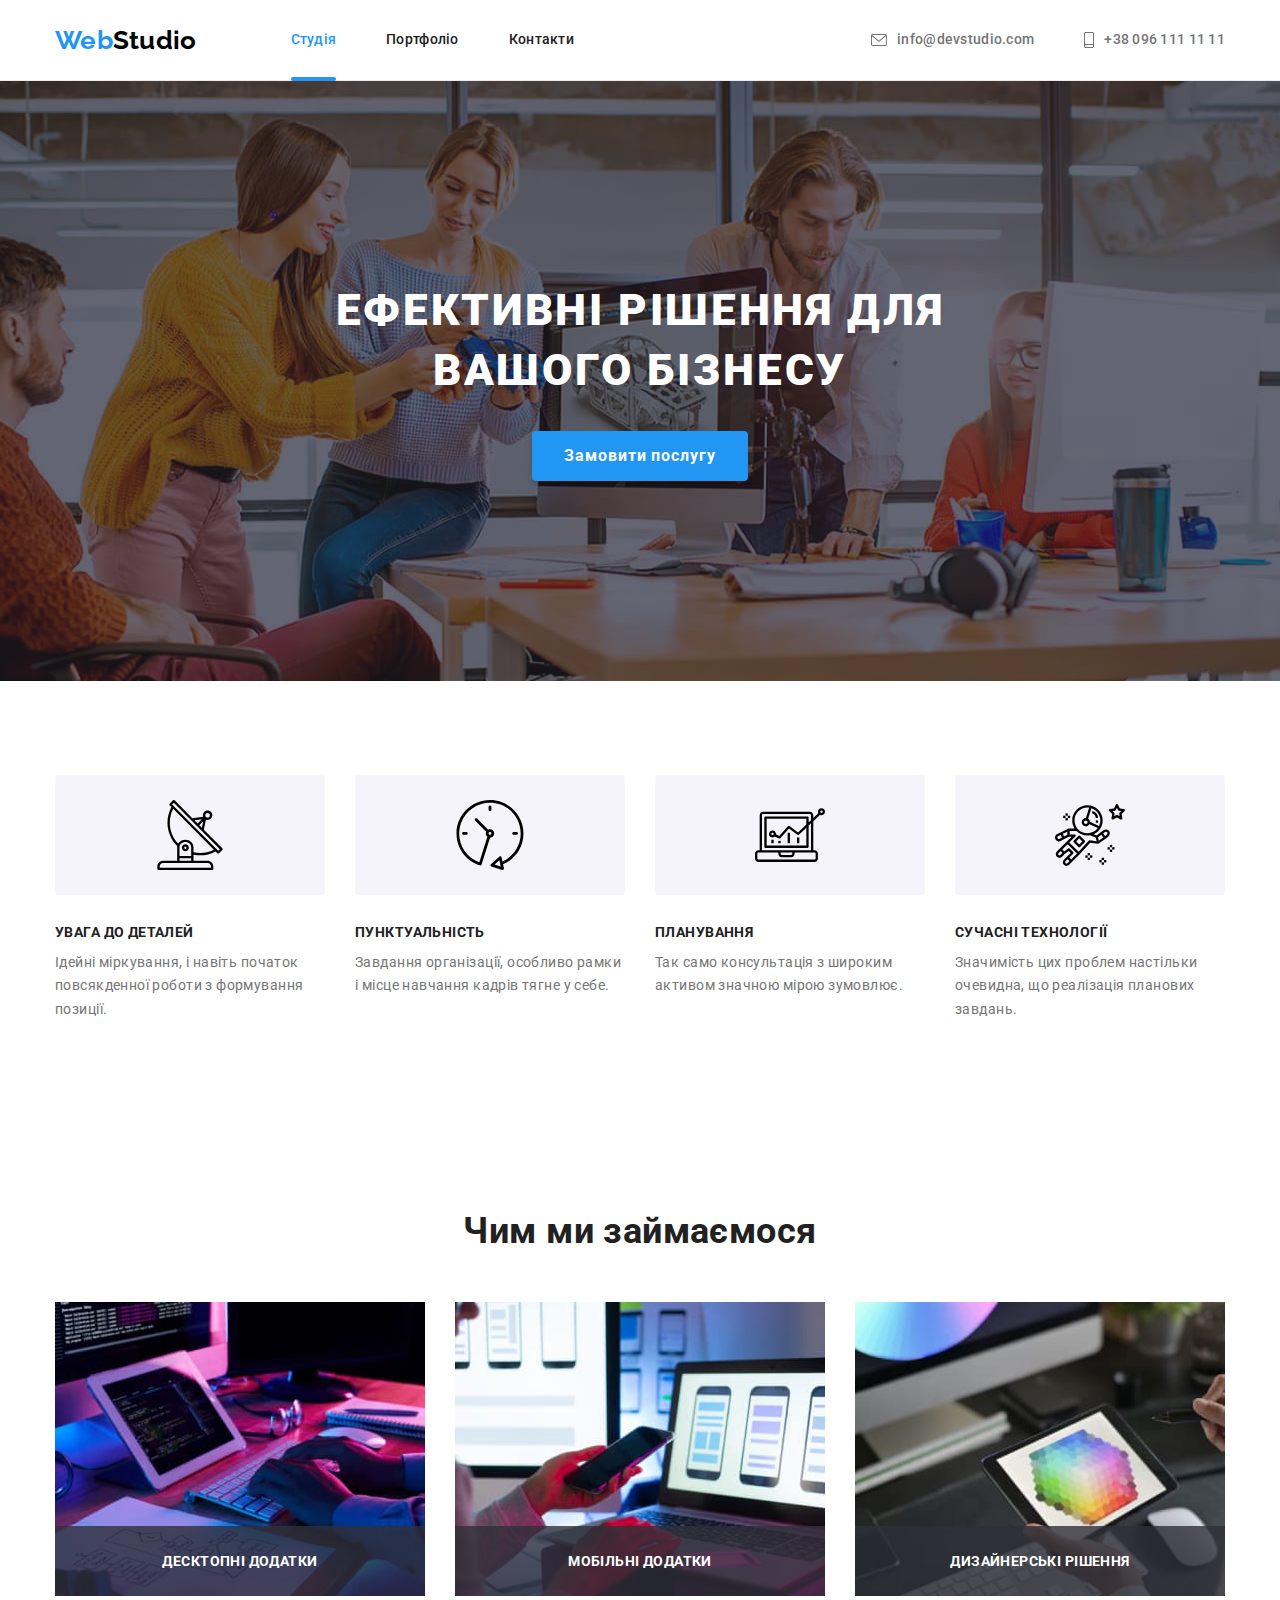
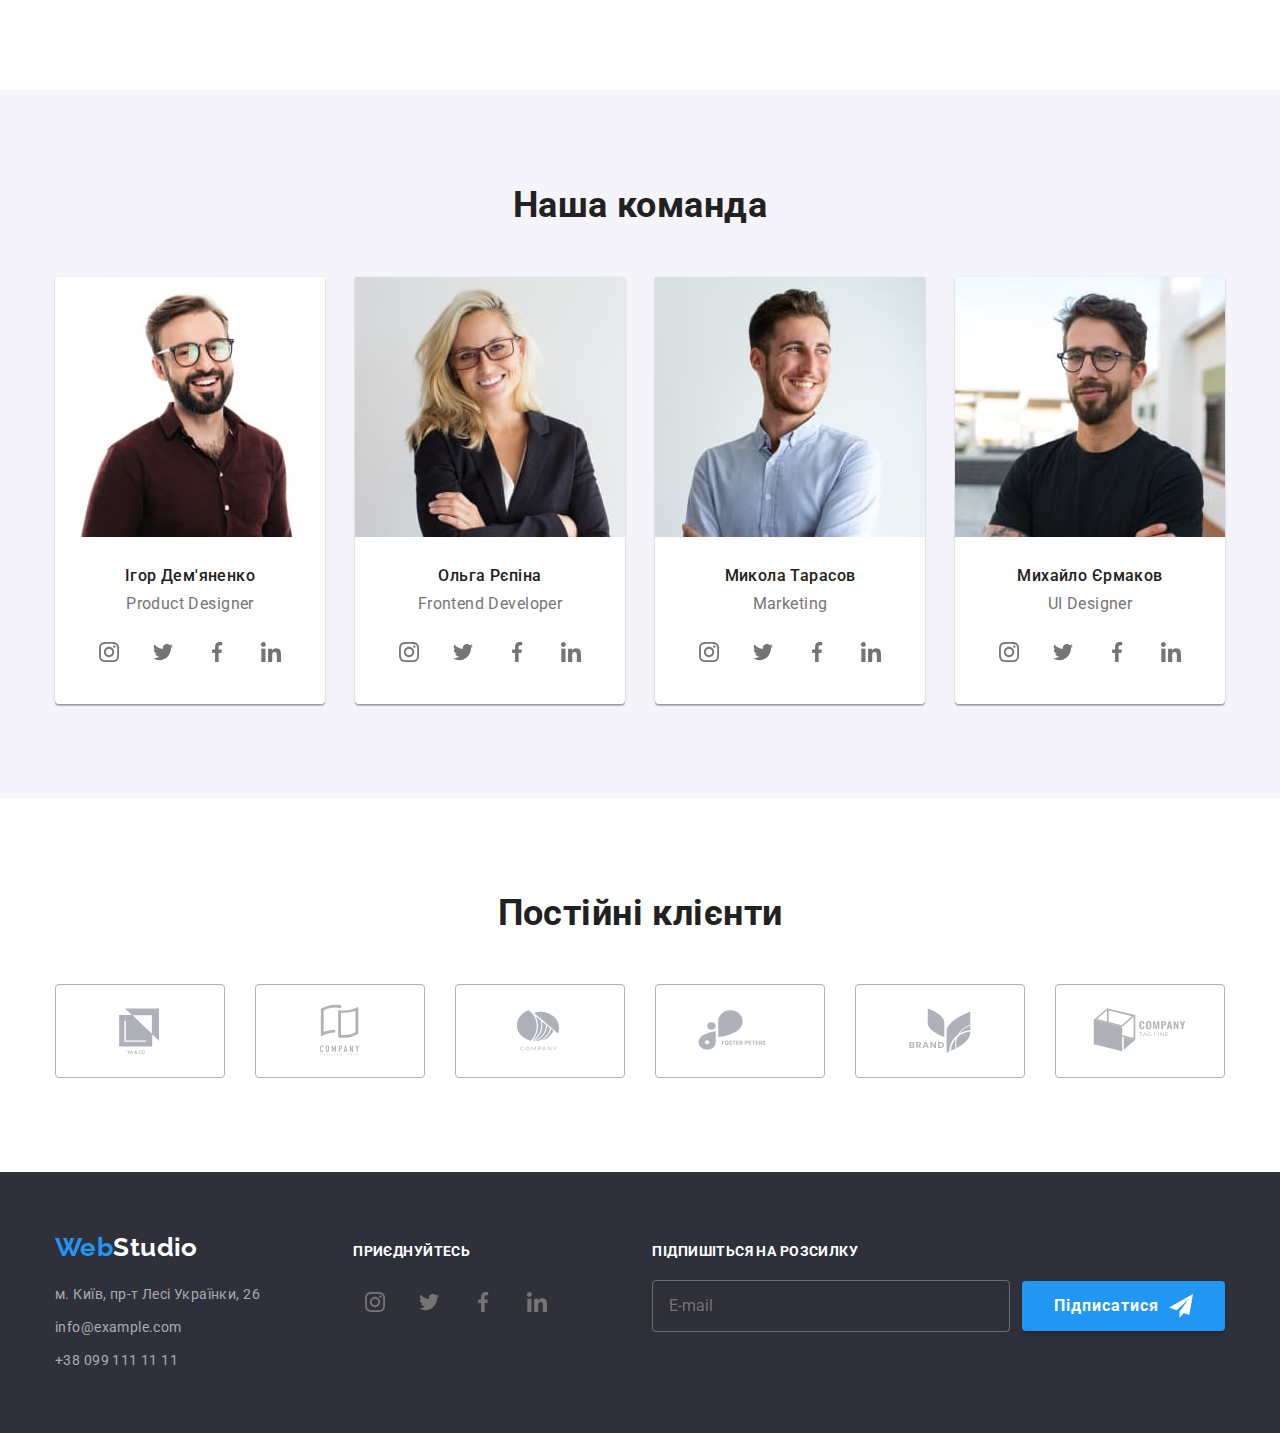
==== commit adfce21b: "fixed structure" ====
--- a/index.html
+++ b/index.html
@@ -399,7 +399,9 @@
             <li class="soc-media__item">
               <a href="" class="link soc-media__link">
                 <svg class="soc-media__icon" width="20" height="20">
-                  <use href="./image/symbol-defs.svg#icon-instagram-2"></use>
+                  <use
+                    href="./image/symbol-defs.svg#icon-instagram-2"
+                  ></use>
                 </svg>
               </a>
             </li>
--- a/css/main.min.css
+++ b/css/main.min.css
@@ -0,0 +1 @@
+body{color:#757575;font-family:"Roboto",sans-serif;font-size:14px;line-height:1.71;letter-spacing:.03em}.link{text-decoration:none;color:currentColor}.list{list-style-type:none}.card-set{display:-webkit-box;display:-ms-flexbox;display:flex;-ms-flex-wrap:wrap;flex-wrap:wrap;gap:30px}h1,h2,h3,h4,p{margin:0}ul,ol{padding:0;margin:0}img{display:block;width:100%;height:auto}.btn{display:-webkit-box;display:-ms-flexbox;display:flex;margin-left:auto;margin-right:auto;-webkit-box-pack:center;-ms-flex-pack:center;justify-content:center;color:#fff;cursor:pointer;font-family:"Roboto";min-width:200px;padding:10px 32px;background:#2196f3;-webkit-box-shadow:0px 4px 4px rgba(0,0,0,.15);box-shadow:0px 4px 4px rgba(0,0,0,.15);border-radius:4px;border:0;font-weight:700;font-size:16px;line-height:1.87;-webkit-box-align:center;-ms-flex-align:center;align-items:center;text-align:center;letter-spacing:.06em}.btn:hover,.btn:focus{background-color:#188ce8}.btn__icon{fill:#fff;margin-left:10px}.container{width:1200px;padding-right:15px;padding-left:15px;margin-left:auto;margin-right:auto}.logo{display:block;color:#2196f3;font-family:"Raleway";font-weight:700;font-size:26px;line-height:1.19}.logo--black{color:#000}.logo--white{color:#fff}.backdrop{position:fixed;top:0;left:0;width:100%;height:100%;background-color:rgba(0,0,0,.2);opacity:1;-webkit-transition:opacity 250ms cubic-bezier(0.4, 0, 0.2, 1);transition:opacity 250ms cubic-bezier(0.4, 0, 0.2, 1)}.backdrop.is-hidden{opacity:0;visibility:hidden;pointer-events:none;-webkit-transition:opacity 250ms cubic-bezier(0.4, 0, 0.2, 1),visibility 250ms cubic-bezier(0.4, 0, 0.2, 1);transition:opacity 250ms cubic-bezier(0.4, 0, 0.2, 1),visibility 250ms cubic-bezier(0.4, 0, 0.2, 1)}.backdrop.is-hidden .modal{-webkit-transform:translate(-50%, -50%) scale(0.8);transform:translate(-50%, -50%) scale(0.8)}.modal-close{position:absolute;display:-webkit-box;display:-ms-flexbox;display:flex;-webkit-box-align:center;-ms-flex-align:center;align-items:center;-webkit-box-pack:center;-ms-flex-pack:center;justify-content:center;right:8px;top:8px;width:30px;height:30px;border-radius:50%;border:1px solid rgba(0,0,0,.1);background-color:rgba(0,0,0,0);cursor:pointer;fill:currentColor;-webkit-transition:fill 250ms cubic-bezier(0.4, 0, 0.2, 1);transition:fill 250ms cubic-bezier(0.4, 0, 0.2, 1)}.modal-close:hover,.modal-close:focus{fill:#2196f3}.modal-icon{fill:#212121}.modal{padding:40px;position:absolute;top:50%;left:50%;background-color:#fff;-webkit-box-shadow:0px 1px 3px rgba(0,0,0,.12),0px 1px 1px rgba(0,0,0,.14),0px 2px 1px rgba(0,0,0,.2);box-shadow:0px 1px 3px rgba(0,0,0,.12),0px 1px 1px rgba(0,0,0,.14),0px 2px 1px rgba(0,0,0,.2);border-radius:4px;width:528px;height:581px;-webkit-transform:translate(-50%, -50%) scale(1);transform:translate(-50%, -50%) scale(1);-webkit-transition:-webkit-transform 250ms cubic-bezier(0.4, 0, 0.2, 1);transition:-webkit-transform 250ms cubic-bezier(0.4, 0, 0.2, 1);transition:transform 250ms cubic-bezier(0.4, 0, 0.2, 1);transition:transform 250ms cubic-bezier(0.4, 0, 0.2, 1), -webkit-transform 250ms cubic-bezier(0.4, 0, 0.2, 1)}.modal-form{display:-webkit-box;display:-ms-flexbox;display:flex;-webkit-box-orient:vertical;-webkit-box-direction:normal;-ms-flex-direction:column;flex-direction:column;text-align:center}.modal-title{display:block;text-align:center;font-size:20px;line-height:1.15;color:#212121;margin-bottom:12px}.input-section{display:-webkit-box;display:-ms-flexbox;display:flex;-webkit-box-orient:vertical;-webkit-box-direction:normal;-ms-flex-direction:column;flex-direction:column;margin-bottom:20px;gap:10px}.input-title{display:block;font-size:12px;line-height:1.16;letter-spacing:.01em;color:#757575;margin-bottom:4px}.input-window{width:100%;border:1px solid rgba(33,33,33,.2);border-radius:4px;fill:#212121;padding:12px 42px;outline:rgba(0,0,0,0);-webkit-transition:border-color 250ms cubic-bezier(0.4, 0, 0.2, 1);transition:border-color 250ms cubic-bezier(0.4, 0, 0.2, 1)}.input-container .input-window{height:40px}.input-window:hover,.input-window:focus{border-color:#2196f3}.input-window:hover+.input-icon,.input-window:focus+.input-icon{fill:#2196f3}.input-container{position:relative}.comment-window{padding-left:16px;padding-right:16px;resize:none;font-size:12px;line-height:1.16;letter-spacing:.01em;color:rgba(117,117,117,.5)}.conditions-link{color:#2196f3}.input-icon{width:18px;height:18px;fill:#212121;position:absolute;left:12px;top:50%;-webkit-transform:translateY(-50%);transform:translateY(-50%);-webkit-transition:fill 250ms cubic-bezier(0.4, 0, 0.2, 1);transition:fill 250ms cubic-bezier(0.4, 0, 0.2, 1)}.section{padding-top:94px;padding-bottom:94px}.hidden__title{position:absolute;width:1px;height:1px;margin:-1px;border:0;padding:0;white-space:nowrap;-webkit-clip-path:inset(100%);clip-path:inset(100%);clip:rect(0 0 0 0);overflow:hidden}.section__title{color:#212121;text-align:center;font-weight:700;font-size:36px;line-height:1.17;margin-bottom:50px}.soc-media{display:-webkit-box;display:-ms-flexbox;display:flex;-webkit-box-pack:center;-ms-flex-pack:center;justify-content:center;gap:10px}.soc-media.soc-media__link{color:#afb1b8}.soc-media__link{display:-webkit-box;display:-ms-flexbox;display:flex;-webkit-box-pack:center;-ms-flex-pack:center;justify-content:center;-webkit-box-align:center;-ms-flex-align:center;align-items:center;width:44px;height:44px;border-radius:50%;-webkit-transition:color 250ms cubic-bezier(0.4, 0, 0.2, 1),background-color 250ms cubic-bezier(0.4, 0, 0.2, 1);transition:color 250ms cubic-bezier(0.4, 0, 0.2, 1),background-color 250ms cubic-bezier(0.4, 0, 0.2, 1)}.soc-media__link:hover,.soc-media__link:focus{color:#fff;background-color:#2196f3}.soc-media__icon{fill:currentColor}.activity__item{width:calc((100% - 60px)/3);position:relative}.activity__text{position:absolute;display:-webkit-box;display:-ms-flexbox;display:flex;bottom:0;width:100%;-webkit-box-align:center;-ms-flex-align:center;align-items:center;-webkit-box-pack:center;-ms-flex-pack:center;justify-content:center;padding:27px;color:#fff;background-color:rgba(47,48,58,.8)}.activity__title{text-transform:uppercase;font-size:14px;line-height:1.1428571429}.characteristic__item{width:calc((100% - 90px)/4)}.characteristic__title{color:#212121;font-size:14px;line-height:1.14;text-transform:uppercase;margin-bottom:10px}.characteristic__container{display:-webkit-box;display:-ms-flexbox;display:flex;-webkit-box-pack:center;-ms-flex-pack:center;justify-content:center;padding-top:25px;padding-bottom:25px;margin-bottom:30px;border-radius:4px;background-color:#f5f4fa}.characteristic__img{-ms-flex-item-align:center;align-self:center}.check-box-container{display:-webkit-box;display:-ms-flexbox;display:flex;-webkit-box-pack:center;-ms-flex-pack:center;justify-content:center;cursor:pointer;gap:8px;-webkit-box-align:center;-ms-flex-align:center;align-items:center;margin-bottom:30px}.check-box-btn:checked+.icon-checkbox .icon-uncheck{opacity:0;-webkit-transition:opacity 250ms cubic-bezier(0.4, 0, 0.2, 1);transition:opacity 250ms cubic-bezier(0.4, 0, 0.2, 1)}.check-box-btn:checked+.icon-checkbox .icon-check{opacity:1}.check-box-title{-webkit-user-select:none;-moz-user-select:none;-ms-user-select:none;user-select:none;text-underline-position:under}.icon-check{opacity:0;-webkit-transition:opacity 250ms cubic-bezier(0.4, 0, 0.2, 1);transition:opacity 250ms cubic-bezier(0.4, 0, 0.2, 1)}.icon-uncheck{fill:currentColor;-webkit-transition:opacity 250ms cubic-bezier(0.4, 0, 0.2, 1),fill 250ms cubic-bezier(0.4, 0, 0.2, 1);transition:opacity 250ms cubic-bezier(0.4, 0, 0.2, 1),fill 250ms cubic-bezier(0.4, 0, 0.2, 1)}.check-box-btn:hover+.icon-checkbox .icon-uncheck,.check-box-btn:focus+.icon-checkbox .icon-uncheck{fill:#2196f3}.visually-hidden{position:absolute;white-space:nowrap;width:1px;height:1px;overflow:hidden;border:0;padding:0;clip:rect(0 0 0 0);-webkit-clip-path:inset(50%);clip-path:inset(50%);margin:-1px}.clients__item{width:calc((100% - 150px)/6)}.clients__link{display:-webkit-box;display:-ms-flexbox;display:flex;-ms-flex-item-align:center;align-self:center;-webkit-box-pack:center;-ms-flex-pack:center;justify-content:center;padding:16px 32px;border:1px solid currentColor;border-radius:4px;color:#afb1b8;-webkit-transition:color 250ms cubic-bezier(0.4, 0, 0.2, 1),border-color 250ms cubic-bezier(0.4, 0, 0.2, 1);transition:color 250ms cubic-bezier(0.4, 0, 0.2, 1),border-color 250ms cubic-bezier(0.4, 0, 0.2, 1)}.clients__link:hover,.clients__link:focus{color:#2196f3}.clients__logo{fill:currentColor}.filter-list{display:-webkit-box;display:-ms-flexbox;display:flex;-webkit-box-pack:center;-ms-flex-pack:center;justify-content:center;gap:8px;margin-bottom:50px}.filter-btn{padding:6px 22px;color:#212121;background:#f5f4fa;cursor:pointer;font-weight:500;font-size:16px;line-height:1.62;text-align:center;border-radius:4px;border:0;font-family:"Roboto";-webkit-transition:color 250ms cubic-bezier(0.4, 0, 0.2, 1),background-color 250ms cubic-bezier(0.4, 0, 0.2, 1),-webkit-box-shadow 250ms cubic-bezier(0.4, 0, 0.2, 1);transition:color 250ms cubic-bezier(0.4, 0, 0.2, 1),background-color 250ms cubic-bezier(0.4, 0, 0.2, 1),-webkit-box-shadow 250ms cubic-bezier(0.4, 0, 0.2, 1);transition:color 250ms cubic-bezier(0.4, 0, 0.2, 1),background-color 250ms cubic-bezier(0.4, 0, 0.2, 1),box-shadow 250ms cubic-bezier(0.4, 0, 0.2, 1);transition:color 250ms cubic-bezier(0.4, 0, 0.2, 1),background-color 250ms cubic-bezier(0.4, 0, 0.2, 1),box-shadow 250ms cubic-bezier(0.4, 0, 0.2, 1),-webkit-box-shadow 250ms cubic-bezier(0.4, 0, 0.2, 1)}.filter-btn:hover,.filter-btn:focus{color:#fff;background-color:#2196f3;-webkit-box-shadow:0px 3px 1px rgba(0,0,0,.1),0px 1px 2px rgba(0,0,0,.08),0px 2px 2px rgba(0,0,0,.12);box-shadow:0px 3px 1px rgba(0,0,0,.1),0px 1px 2px rgba(0,0,0,.08),0px 2px 2px rgba(0,0,0,.12)}.filter-active{color:#fff;background-color:#2196f3;-webkit-box-shadow:0px 3px 1px rgba(0,0,0,.1),0px 1px 2px rgba(0,0,0,.08),0px 2px 2px rgba(0,0,0,.12);box-shadow:0px 3px 1px rgba(0,0,0,.1),0px 1px 2px rgba(0,0,0,.08),0px 2px 2px rgba(0,0,0,.12)}.footer{background:#2f303a;padding-top:60px;padding-bottom:60px}.footer.soc-media__link{color:#fff;background-color:rgba(255,255,255,.1)}.footer__container{display:-webkit-box;display:-ms-flexbox;display:flex;gap:70px;-webkit-box-align:baseline;-ms-flex-align:baseline;align-items:baseline;-webkit-box-pack:justify;-ms-flex-pack:justify;justify-content:space-between}.footer__logo{margin-bottom:20px}address{font-style:normal}.address__list{display:-webkit-box;display:-ms-flexbox;display:flex;-webkit-box-orient:vertical;-webkit-box-direction:normal;-ms-flex-direction:column;flex-direction:column;gap:9px}.address__map{color:#fff}.address__link{color:rgba(255,255,255,.6);-webkit-transition:color 250ms cubic-bezier(0.4, 0, 0.2, 1);transition:color 250ms cubic-bezier(0.4, 0, 0.2, 1)}.address__link:hover,.address__link:focus{color:#2196f3}.footer__title{margin-bottom:20px;color:#fff;font-weight:700;font-size:14px;line-height:1.14;text-transform:uppercase}.footer__input{padding:15px 16px;width:358px;border:1px solid rgba(255,255,255,.3);-webkit-filter:drop-shadow(0px 4px 4px rgba(0, 0, 0, 0.15));filter:drop-shadow(0px 4px 4px rgba(0, 0, 0, 0.15));border-radius:4px;background-color:rgba(0,0,0,0);font-size:16px;line-height:1.25;color:rgba(255,255,255,.6)}form.footer__form{display:-webkit-box;display:-ms-flexbox;display:flex;gap:12px;-webkit-box-align:baseline;-ms-flex-align:baseline;align-items:baseline}header{font-style:normal;font-weight:500;line-height:1.14;letter-spacing:.02em;border-bottom:1px solid #ececec}.header__container{display:-webkit-box;display:-ms-flexbox;display:flex;-webkit-box-align:center;-ms-flex-align:center;align-items:center}.nav{display:-webkit-box;display:-ms-flexbox;display:flex;-webkit-box-align:center;-ms-flex-align:center;align-items:center;gap:94px}.nav__list{display:-webkit-box;display:-ms-flexbox;display:flex;-webkit-box-align:center;-ms-flex-align:center;align-items:center;gap:50px;color:#212121}.nav__contact-link{display:-webkit-box;display:-ms-flexbox;display:flex;-webkit-box-align:center;-ms-flex-align:center;align-items:center;gap:10px;padding-bottom:32px;padding-top:32px;-webkit-transition:color 250ms cubic-bezier(0.4, 0, 0.2, 1);transition:color 250ms cubic-bezier(0.4, 0, 0.2, 1)}.nav__link{display:-webkit-box;display:-ms-flexbox;display:flex;-webkit-box-align:center;-ms-flex-align:center;align-items:center;gap:10px;padding-bottom:32px;padding-top:32px;-webkit-transition:color 250ms cubic-bezier(0.4, 0, 0.2, 1);transition:color 250ms cubic-bezier(0.4, 0, 0.2, 1)}.nav__link:hover,.nav__link:focus{color:#2196f3}.nav__link--current{position:relative;color:#2196f3}.nav__link--current::after{position:absolute;display:block;bottom:-1px;content:"";width:100%;left:0;height:4px;border-radius:4px;background-color:#2196f3}.nav__contact-list{display:-webkit-box;display:-ms-flexbox;display:flex;-webkit-box-align:center;-ms-flex-align:center;align-items:center;gap:50px;margin-left:auto}.nav__contact-item:hover,.nav__contact-item:focus{color:#2196f3}.nav__contact-icon{fill:currentColor;-ms-flex-item-align:center;align-self:center}.nav__contact-icon:hover,.nav__contact-icon:focus{color:#2196f3}.hero{padding-top:200px;padding-bottom:200px;max-width:1600px;margin-left:auto;margin-right:auto;background-image:-webkit-gradient(linear, left top, right top, from(rgba(47, 48, 58, 0.4)), to(rgba(47, 48, 58, 0.4))),url(../image/hero.jpg);background-image:linear-gradient(to right, rgba(47, 48, 58, 0.4), rgba(47, 48, 58, 0.4)),url(../image/hero.jpg);background-repeat:no-repeat;background-position:center;background-size:cover}.hero__title{color:#fff;text-align:center;font-weight:900;font-size:44px;line-height:1.36;letter-spacing:.06em;text-transform:uppercase;margin-bottom:30px}.project-title{margin-bottom:4px;color:#212121;font-weight:700;font-size:18px;line-height:2;letter-spacing:.06em}.project-type{font-size:16px;line-height:1.87}.project-text{background:#fff;border:1px solid #eee;padding:20px 24px}.project-item{width:calc((100% - 60px)/3)}.card-item{-ms-flex-preferred-size:calc((100% - 90px)/3);flex-basis:calc((100% - 90px)/3)}.project-link{display:-webkit-box;display:-ms-flexbox;display:flex;-webkit-box-orient:vertical;-webkit-box-direction:normal;-ms-flex-direction:column;flex-direction:column;-webkit-transition:-webkit-box-shadow 250ms cubic-bezier(0.4, 0, 0.2, 1);transition:-webkit-box-shadow 250ms cubic-bezier(0.4, 0, 0.2, 1);transition:box-shadow 250ms cubic-bezier(0.4, 0, 0.2, 1);transition:box-shadow 250ms cubic-bezier(0.4, 0, 0.2, 1), -webkit-box-shadow 250ms cubic-bezier(0.4, 0, 0.2, 1)}.project-link:hover,.project-link:focus{-webkit-box-shadow:0px 1px 1px rgba(0,0,0,.12),0px 4px 4px rgba(0,0,0,.06),1px 4px 6px rgba(0,0,0,.16);box-shadow:0px 1px 1px rgba(0,0,0,.12),0px 4px 4px rgba(0,0,0,.06),1px 4px 6px rgba(0,0,0,.16)}.overlay-container{position:relative;overflow:hidden}.project-overlay{display:-webkit-box;display:-ms-flexbox;display:flex;position:absolute;top:0;left:0;width:100%;height:100%;font-size:18px;line-height:1.5;text-align:center;-webkit-box-align:center;-ms-flex-align:center;align-items:center;padding-left:24px;padding-right:24px;color:#fff;background-color:rgba(33,150,243,.9);-webkit-transform:translateY(100%);transform:translateY(100%);-webkit-transition:-webkit-transform 250ms;transition:-webkit-transform 250ms;transition:transform 250ms;transition:transform 250ms, -webkit-transform 250ms}.project-link:hover .project-overlay,.project-link:focus .project-overlay{-webkit-transform:translateX(0);transform:translateX(0)}.team{background-color:#f5f4fa}.team__item{padding-bottom:30px;width:calc((100% - 90px)/4);text-align:center;background-color:#fff;-webkit-box-shadow:0px 1px 3px rgba(0,0,0,.12),0px 1px 1px rgba(0,0,0,.14),0px 2px 1px rgba(0,0,0,.2);box-shadow:0px 1px 3px rgba(0,0,0,.12),0px 1px 1px rgba(0,0,0,.14),0px 2px 1px rgba(0,0,0,.2);border-radius:0px 0px 4px 4px}.team__img{margin-bottom:30px}.team__name{margin-bottom:10px;color:#212121;font-weight:500;font-size:16px;line-height:1.18}.team__role{margin-bottom:16px;font-size:16px;line-height:1.18}/*# sourceMappingURL=main.min.css.map */